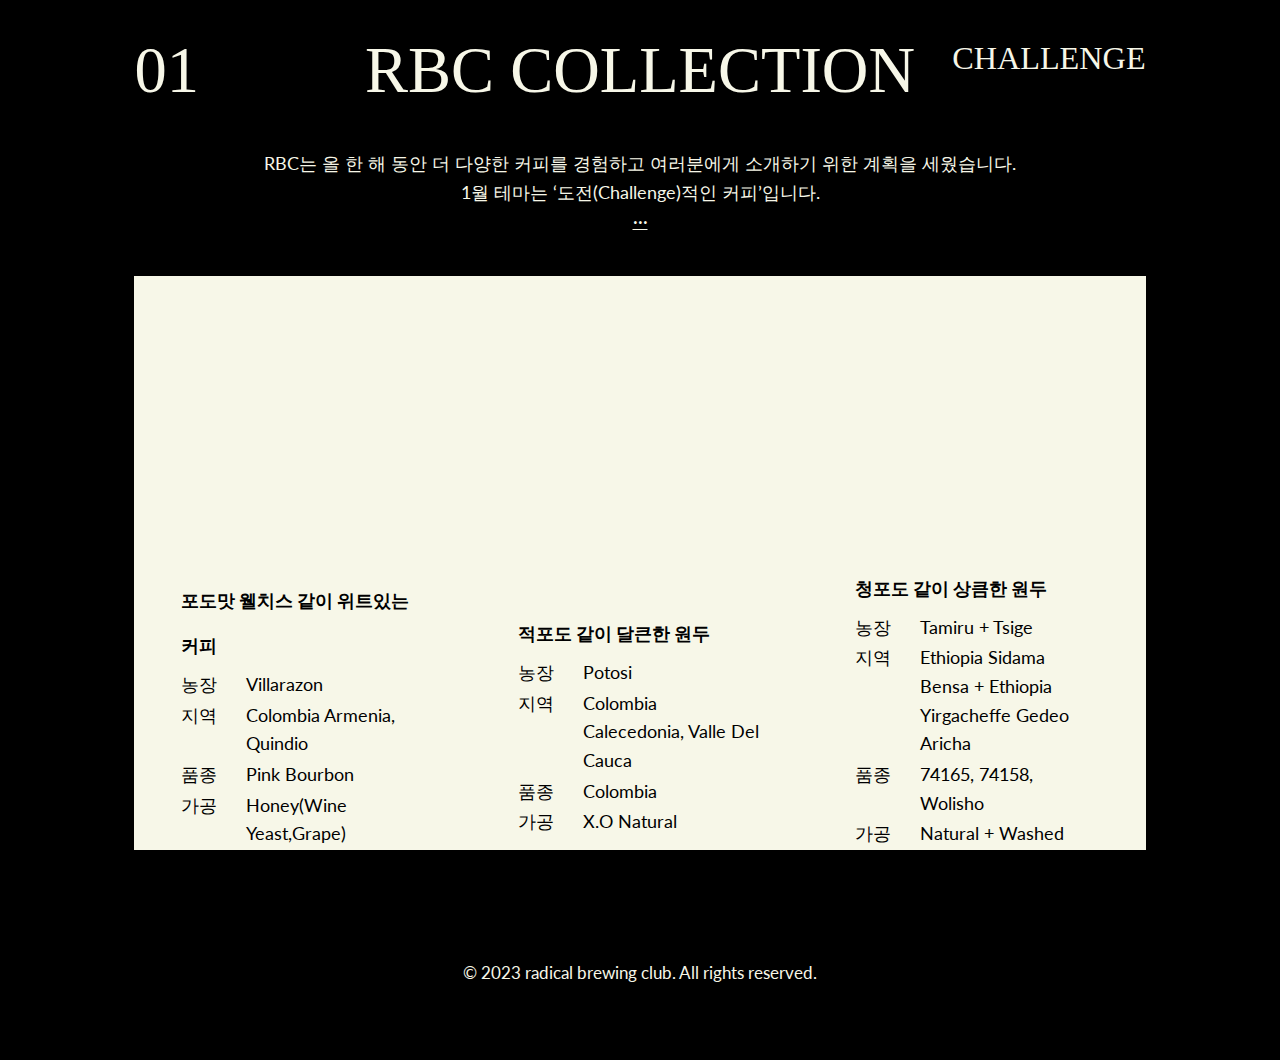
==== 2023_01.html @ d17152e0 "24" ====
<!DOCTYPE html>
<html lang="en">

<head>
    <meta charset="UTF-8">
    <meta name="viewport" content="width=device-width, initial-scale=1.0">
    <title>RBC COLLECTION</title>

    <link rel="stylesheet" href="./style/01_rbc-default.css">
    <link rel="stylesheet" href="./style/03_popup-page.css">
    <link rel="stylesheet" href="./style/01-1_rbc-default_3set.css">
</head>


<body>
    <header>
        <div class="month">01</div>
        <div><a href="./index.html">RBC COLLECTION</a></div>
        <div class="head-info">
            Challenge
        </div>
    </header>


    <p class="writing">
        RBC는 올 한 해 동안 더 다양한 커피를 경험하고 여러분에게 소개하기 위한 계획을 세웠습니다. <br>
        1월 테마는 ‘도전(Challenge)적인 커피’입니다. <br>
        <a href="#textFull01" id="text01">···</a>
    </p>



    <section class="contents-holder">

        <a href="#coffeeInfo01" class="contents" id="coffee01">
            <div class="img-holder">
                <img src="./2023_01-svg/01-coffee-1_tag.svg" alt="">
            </div>

            <table>
                <th colspan=" 2">포도맛 웰치스 같이 위트있는 커피</th>
                <tr>
                    <td>농장</td>
                    <td>Villarazon</td>
                </tr>
                <tr>
                    <td>지역</td>
                    <td>Colombia Armenia, Quindio</td>
                </tr>
                <tr>
                    <td>품종</td>
                    <td>Pink Bourbon</td>
                </tr>
                <tr>
                    <td>가공</td>
                    <td>Honey(Wine Yeast,Grape)</td>
                </tr>
            </table>
        </a>


        <a href="#coffeeInfo02" class="contents" id="coffee02">
            <div class="img-holder">
                <img src="./2023_01-svg/01-coffee-2_tag.svg" alt="">
            </div>

            <table>
                <th colspan=" 2">적포도 같이 달큰한 원두</th>
                <tr>
                    <td>농장</td>
                    <td>Potosi</td>
                </tr>
                <tr>
                    <td>지역</td>
                    <td>Colombia Calecedonia, Valle Del Cauca</td>
                </tr>
                <tr>
                    <td>품종</td>
                    <td>Colombia</td>
                </tr>
                <tr>
                    <td>가공</td>
                    <td>X.O Natural</td>
                </tr>
            </table>
        </a>

        <a href="#coffeeInfo03" class="contents" id="coffee03">
            <div class="img-holder">
                <img src="./2023_01-svg/01-coffee-3_tag.svg" alt="">
            </div>

            <table>
                <th colspan=" 2">청포도 같이 상큼한 원두</th>
                <tr>
                    <td>농장</td>
                    <td>Tamiru + Tsige</td>
                </tr>
                <tr>
                    <td>지역</td>
                    <td>Ethiopia Sidama Bensa + Ethiopia Yirgacheffe Gedeo Aricha</td>
                </tr>
                <tr>
                    <td>품종</td>
                    <td>74165, 74158, Wolisho</td>
                </tr>
                <tr>
                    <td>가공</td>
                    <td>Natural + Washed</td>
                </tr>
            </table>
        </a>

    </section>



    <!-- Footer Footer Footer -->


    <footer class="footer">
        <a href="./2023_01.html" id="btnLeft">
             </a>
        <div class="rights">© 2023 radical brewing club. All rights reserved.</div>
        <a href="./2023_02.html" id="btnRight">
             </a>
    </footer>




    <!--팝업 페이지 -->


    <section class="popup" id="textFull01">
        <header>
            <div class="month">02</div>
            <div><a href="./index.html">RBC COLLECTION</a></div>
            <div class="head-info">
                Roasting
            </div>
        </header>


        <p class="writing" id="writing_popup">
            2023년 새해가 밝았습니다.
            여러분은 올해 어떤 새로운 도전을 계획하고 계신가요?
            <br><br>
            우리는 새해가 되면 도전적인 목표를 세우곤 합니다.
            '매일 운동하기’ 같은 꾸준함이 필요한 계획을 세우기도 하고, ’안 가본 나라 몇 개국’ 여행하기와 같은 변화가 필요한 목표를 만들기도 합니다.
            <br><br>
            RBC는 올 한 해 동안 더 다양한 커피를 경험하고 여러분에게 소개하기 위한 계획을 세웠습니다.
            그 시작으로 1월에는 ‘도전(Challenge)적인 커피’ 3종을 수집해 소개드립니다.
            이번 커피는 각각 ‘포도맛 웰치스’, ‘적포도’, ‘청포도’를 연상시키는 포도 3총사입니다.
            <br><br>
            모두 도전적인 생산 방식을 통해 탄생한 커피입니다.
            매력적인 향미를 끌어내기 위한 커피 생산자들의 도전 이야기를 아래 커피 소개에 적어두었습니다.
            여유가 있으실 때 읽어보면서 드시면 더 즐거운 커피 경험이 되실거에요.
            <br><br>
            여러분도 신포도 보듯 멀리서 보기만 하지 말고,
            오며 가며 RBC에 들르셔서 낯설지만 매력적인 커피의 맛에 도전해보시는 것은 어떨까요?
            <br><br>
            새해가 밝았습니다.
            여러분은 어떤 새로운 도전을 계획하고 계신가요?
            도전적인 경험으로 가득한 한 해가 되시길 바랍니다.
        </p>
    </section>



    <!--팝업 페이지 + 원두 정보 -->

    <section class="popup" id="coffeeInfo01">
        <div class="pop-title">
            Colombia Villarazo Honey Grape
            <p>콜롬비아 비야라조 허니 그레이프</p>
        </div>

        <div class="pop-info">
            <div class="pop-coloumn">
                <table>
                    <tr>
                        <td>로스팅</td>
                        <td>벙커컴퍼니</td>
                    </tr>
                </table>
                <table>
                    <tr>
                        <td></td>
                        <td>농장</td>
                        <td>Shantawene Washing station</td>
                    </tr>
                    <tr>
                        <td></td>
                        <td>지역</td>
                        <td>Ethiopia, Sidamo Bensa </td>
                    </tr>
                    <tr>
                        <td></td>
                        <td>품종</td>
                        <td>Heirloom</td>
                    </tr>
                    <tr>
                        <td></td>
                        <td>가공</td>
                        <td>Natural</td>
                    </tr>
                </table>
            </div>

            <div class="pop-coloumn">
                <table>
                    <tr>
                        <td>RBC 추천</td>
                        <td>포도맛 웰치스가 떠오르는 위트있는 커피입니다.
                            부담스럽지 않을 정도의 달콤한 포도와 꽃향기, 그리고 밤꿀 같은 달콤쌉쌀한 맛을 직관적으로 느껴볼 수 있습니다. 트렌디한 가공을 거친 커피를 경험해보고 싶은 분께
                            추천드려요.
                        </td>
                    </tr>
                </table>

                <table>
                    <tr>
                        <td>자세한 생산 과정 이야기</td>
                        <td><span style="background-color: #D956A8;">효모를 활용한 무산소 발효</span> <br>
                            최근 커피 농가에서는 도전적인 생산 실험이 활발히 이뤄지고 있습니다. 그 대표적인 방법이 커피를 발효하는 과정에서 소량의 효모를 활용한 무산소 발효를 시켜 다양한
                            향을 만들어내는 방법이에요.
                            <br><br>
                            이 커피는 잘 익은 커피 체리를 플라스틱 탱크에 넣어 72시간 드라이 무산소 발효를 시킬 때 포도와 와인 효모를 첨가하여 선명한 포도향을 만들어어 내어서 허니
                            그레이프라는 이름이 붙었어요.
                        </td>
                    </tr>
                </table>
            </div>
        </div>
    </section>

    <section class="popup" id="coffeeInfo02">
        <div class="pop-title">
            Colombia Potosi X.O Natural
            <p>콜롬비아 포토시 XO Natural</p>
        </div>

        <div class="pop-info">
            <div class="pop-coloumn">
                <table>
                    <tr>
                        <td>로스팅</td>
                        <td>호커스포커스 로스터스</td>
                    </tr>
                </table>
                <table>
                    <tr>
                        <td></td>
                        <td>농장</td>
                        <td>Potosi</td>
                    </tr>
                    <tr>
                        <td></td>
                        <td>지역</td>
                        <td>Colombia Calecedonia, Valle Del Cauca</td>
                    </tr>
                    <tr>
                        <td></td>
                        <td>품종</td>
                        <td>Colombia</td>
                    </tr>
                    <tr>
                        <td></td>
                        <td>가공</td>
                        <td>X.O Natural</td>
                    </tr>
                </table>
            </div>

            <div class="pop-coloumn">
                <table>
                    <tr>
                        <td>RBC 추천</td>
                        <td>달큰하고 진득한 적포도의 단맛이 연상되는 커피입니다.
                            와인을 증류해서 만드는 꼬냑의 향미도 머금고 있습니다. 묵직한 단맛과 개성 있는 향미 가진 커피를 좋아하는 분께 추천드려요.
                        </td>
                    </tr>
                </table>

                <table>
                    <tr>
                        <td>자세한 생산 과정 이야기</td>
                        <td><span style="background-color: #C72544;">장시간 발효</span> <br>
                            X.O(Extra Old)는 장기간 숙성한 꼬냑의 등급 이름입니다. 이 커피는 탱크에서 48시간 동안 저온 발효를 거친 후 다시 10-15일 간 햇볕에 천천히
                            말렸습니다. 이 과정에서 알콜과 스파이시한 뉘앙스와 과일이 연상되는 향미를 품게 되었어요.
                            <br><br>
                            커피 가공 방법이 다양해지고 있습니다. 이웃 기호 식품인 차, 와인, 맥주 만큼이나 즐길 수 있는 장르가 다양해지고 있는 것 같아 커피 팬으로서 반갑습니다. 문득
                            이탈리아 베네토 지역에서 사랑 받는 스위트 와인을 만들 때 포도를 장기간 건조해 사용하는 아파시멘토(Appassimento)라는 가공방식이 떠오르기도 합니다.
                        </td>
                    </tr>
                </table>
            </div>
        </div>
    </section>


    <section class="popup" id="coffeeInfo03">
        <div class="pop-title">
            Tamiru & Tsige Ethiopia
            <p>에티오피아 타미루 & 트시게</p>
        </div>

        <div class="pop-info">
            <div class="pop-coloumn">
                <table>
                    <tr>
                        <td>로스팅</td>
                        <td>파스텔 커피웍스</td>
                    </tr>
                </table>
                <table>
                    <tr>
                        <td></td>
                        <td>농장</td>
                        <td>Tamiru + Tsige</td>
                    </tr>
                    <tr>
                        <td></td>
                        <td>지역</td>
                        <td>Ethiopia Sidama Bensa + Ethiopia Yirgacheffe Gedeo Aricha</td>
                    </tr>
                    <tr>
                        <td></td>
                        <td>품종</td>
                        <td>74165, 74158, Wolisho</td>
                    </tr>
                    <tr>
                        <td></td>
                        <td>가공</td>
                        <td>Natural + Washed</td>
                    </tr>
                </table>
            </div>

            <div class="pop-coloumn">
                <table>
                    <tr>
                        <td>RBC 추천</td>
                        <td>청포도 같이 상큼한 커피입니다.
                            샤인 머스켓이 연상되는 산미와 은은한 꽃 향이 조화롭게 느껴집니다. 평소에 새콤달콤한 산미 있는 커피를 즐기시는 분께 추천드려요.
                        </td>
                    </tr>
                </table>

                <table>
                    <tr>
                        <td>자세한 생산 과정 이야기</td>
                        <td><span style="background-color: #438C4A; ">조화로운 블렌딩을 통해 탄생한 커피</span> <br>
                            에티오피아의 대표적인 커피 산지 두 곳인 Sidama 지역과 Yirgacheffe 지역에서 나온 생두를
                            파스텔 커피웍스에서 조화롭게 블렌딩해서 만들었어요. Sidama 지역의 Tamiru Natural가 품은 청포도를 연상시키는 산미와, Yirgacheffe 지역의
                            Tsige Washed가 가진 섬세하고 은은한 꽃 향을 모두 품고 있는 매력적인 커피가 탄생했어요.
                            <br><br>
                            문득 이웃 기호 식품인 홍차 중에 스테디셀러가 된 잉글리시 브렉퍼스트가 떠오릅니다. 주로 스리랑카 실론 찻잎과 인도 아쌈 찻잎을 블렌딩해서 만드는데, 아침 잠을
                            깨우는 차라는 이름에 걸맞게 강하면서도 조화로운 향으로 사랑 받고 있지요. 이 커피도 오래도록 사랑 받는 스테디셀러가 되길 바랍니다.
                        </td>
                    </tr>
                </table>
            </div>
        </div>
    </section>


    <!-- Js -->
    <script async src="./coffee-popup.js"></script>
</body>

</html>
---- style/01_rbc-default.css ----
@import url("https://fonts.googleapis.com/css2?family=Lato:wght@300;400&display=swap");
@import url(//spoqa.github.io/spoqa-han-sans/css/SpoqaHanSansNeo.css);
@font-face {
  font-family: "GT-Ultra-Median-Regular";
  src: url(../source/GT-Ultra-Median-Regular.otf) format("opentype");
  font-weight: 500;
  font-style: normal;
}
* {
  box-sizing: border-box;
  position: relative;
  margin: 0;
  padding: 0;
  scroll-behavior: smooth;
  word-break: keep-all;
}

a,
a:link,
a:visited {
  color: inherit;
  text-decoration: none;
}

a:hover {
  opacity: 0.75;
  transition: all 0.1s linear;
  cursor: pointer;
}

table,
td,
tr {
  line-height: 1.6em;
  vertical-align: top;
}

html {
  font-size: 1.6vw;
}

body {
  background-color: #000;
  color: #f7f7e8;
  margin: 1.9rem 4rem;
  font-family: "Lato", "Spoqa Han Sans Neo";
}

header {
  font-family: "GT-Ultra-Median-Regular";
  font-size: 3.6rem;
  display: flex;
  justify-content: space-between;
}

.month {
  width: 16vw;
  height: auto;
}

.head-info {
  width: 16vw;
  padding-top: 0.2em;
  font-size: 0.5em;
  text-align: right;
  text-transform: uppercase;
}
.head-info .map {
  width: 9rem;
  position: absolute;
  top: -0.4rem;
  right: -1.2rem;
}
.head-info p {
  display: none;
}

.writing {
  width: 70vw;
  margin: 2.3rem auto;
  text-align: center;
  line-height: 1.6em;
  font-weight: 400;
}

#text01 {
  font-weight: 400;
  text-decoration: underline;
}

.contents-holder {
  display: flex;
  justify-content: space-between;
}
.contents-holder .contents {
  width: calc(50% - 1rem);
  height: 32rem;
  background-color: #f7f7e8;
  display: flex;
  flex-direction: column;
}
.contents-holder .contents .img-holder {
  margin: 0 auto;
  width: 100%;
  height: 58%;
}
.contents-holder .contents .img-holder img {
  top: 0;
  width: 100%;
  height: auto;
}
.contents-holder .contents table {
  height: 0;
  color: #000;
  font-weight: 400;
  margin: 0 2.5rem;
  margin-bottom: 0;
}
.contents-holder .contents table th {
  font-weight: 600;
  line-height: 2.5em;
  text-align: left;
}
.contents-holder .contents table tr > :first-child {
  width: 3.5rem;
}

.footer {
  display: flex;
  justify-content: space-between;
  align-items: center;
  margin: 4rem auto;
  font-size: 1.5rem;
  font-family: "Spoqa Han Sans Neo";
}
.footer .rights {
  font-family: "Lato";
  text-align: center;
  width: 85%;
  font-size: 0.95rem;
}

@media screen and (min-width: 1280px) {
  html {
    font-size: 1.4vw;
  }
  body {
    margin: 1.9rem 7.5rem;
  }
}
@media screen and (min-width: 1600px) {
  html {
    font-size: 1.2vw;
  }
  body {
    margin: 1.9rem 12rem;
  }
}
@media screen and (max-width: 768px) {
  html {
    font-size: 2.2vw;
  }
  body {
    margin: 2.5rem auto;
    overflow: auto;
  }
  header {
    flex-direction: column;
  }
  header > :nth-child(1) {
    text-align: center;
    order: 2;
  }
  header > :nth-child(2) {
    width: 52vw;
    justify-content: center;
    margin: auto;
    text-align: center;
    order: 1;
  }
  header > :nth-child(3) {
    padding-top: 0;
    text-align: center;
    order: 3;
  }
  header .head-info,
  header .month {
    width: 100%;
    margin-top: 2rem;
  }
  header .map {
    display: none;
  }
  header .head-info p {
    display: block;
  }
  .writing {
    width: 60vw;
    margin: 2.8rem auto;
  }
  .contents-holder {
    display: block;
    height: auto;
  }
  .contents-holder .contents {
    width: 55vw;
    height: 31rem;
    margin: 0 auto 2.3rem;
  }
  .contents-holder .contents .img-holder {
    margin: 0 auto;
    width: 100%;
    height: 58%;
  }
  .contents-holder .contents table {
    margin: 0 2rem;
  }
  .footer {
    font-size: 1.5rem;
    margin: 4rem 2.5rem;
  }
  .footer .rights {
    font-size: 1rem;
  }
}
@media screen and (max-width: 450px) {
  html {
    font-size: 4vw;
  }
  body {
    margin: 2rem auto;
  }
  header {
    font-size: 2.8rem;
  }
  header > :nth-child(2) {
    width: 88vw;
  }
  header .head-info,
  header .month {
    margin-top: 1.6rem;
  }
  .writing {
    width: 88vw;
    margin: 2.4rem auto 2.6rem;
  }
  .contents-holder .contents {
    width: 85vw;
    height: 28rem;
  }
  .contents-holder .contents .img-holder {
    height: 54%;
  }
  .contents-holder .contents table {
    margin: 0 1.8rem;
  }
  .footer {
    font-size: 1rem;
    margin: 4rem 1.5rem;
  }
  .footer .rights {
    font-size: 0.75rem;
  }
}
---- style/03_popup-page.css ----
a {
  cursor: pointer;
}

.popup {
  display: none;
  overflow: auto;
  background-color: #000;
  color: #f7f7e8;
  position: fixed;
  width: 100vw;
  height: 100vh;
  left: 0;
  top: 0;
  padding: 1.9rem 4rem;
}
.popup .pop-title {
  font-family: "GT-Ultra-Median-Regular", "Spoqa Han Sans Neo";
  width: 50vw;
  margin: 0 auto;
  margin-bottom: 5rem;
  font-size: 2.5rem;
  text-transform: uppercase;
  text-align: center;
}
.popup .pop-title p {
  font-size: 1rem;
  font-weight: 500;
  margin-top: 1.5rem;
}
.popup #writing_popup {
  width: 52vw;
  line-height: 1.7em;
  margin-top: 5em;
}
.popup .pop-info {
  display: flex;
}
.popup .pop-info > :first-child {
  margin-right: 1rem;
}
.popup .pop-info > :last-child {
  margin-left: 1rem;
}
.popup .pop-info .pop-coloumn {
  flex: 1;
}
.popup .pop-info table {
  margin: 0 0 2.5rem 0;
  width: 100%;
  text-align: left;
}
.popup .pop-info td {
  vertical-align: top;
}
.popup .pop-info td:nth-child(1) {
  width: 20%;
}
.popup .pop-info td:nth-child(2) {
  padding: 0 0.5em;
}
.popup .pop-info td:nth-child(3) {
  flex: 1;
}

@media screen and (max-width: 768px) {
  .popup {
    padding: 2.5rem 0;
  }
  .popup .pop-title {
    width: 52vw;
    font-size: 3.6rem;
  }
  .popup .pop-title p {
    margin: 2.8rem auto 6rem auto;
  }
  .popup #writing_popup {
    width: 54vw;
    line-height: 1.8em;
    margin-top: 5em;
  }
  .popup .pop-info {
    display: block;
    width: 54vw;
    margin: auto;
    justify-content: left;
  }
  .popup .pop-info > :first-child,
  .popup .pop-info :last-child {
    margin-right: 0;
    margin-left: 0;
  }
  .popup .pop-info td:nth-child(2) {
    padding: 0 1em;
  }
  .popup .pop-coloumn {
    flex: none;
  }
}
@media screen and (max-width: 450px) {
  .writing {
    line-height: 1.65em;
  }
  .popup {
    padding: 2rem 0;
    padding-bottom: 12rem;
  }
  .popup .pop-title {
    width: 90vw;
    font-size: 2.8rem;
  }
  .popup .pop-title p {
    margin: 2.2rem auto 5rem auto;
  }
  .popup #writing_popup {
    width: 85vw;
    line-height: 1.8em;
    margin-top: 2.3em;
  }
  .popup .pop-info {
    width: 80vw;
  }
  .popup .pop-info td:nth-child(2) {
    padding: 0 0.7em;
  }
}
---- style/01-1_rbc-default_3set.css ----
@charset "UTF-8";
/* 원두 3종 */
section {
  height: 34rem;
}

.contents {
  width: calc(33.3333333333% - 1rem);
}
.contents .img-holder {
  height: 57%;
}

.contents table {
  margin: 0 1.5rem;
}

@media screen and (max-width: 768px) {
  section {
    display: block;
    height: auto;
  }
  section .contents {
    width: 52vw;
    height: 35rem;
    margin: 0 auto 2.3rem;
    display: flex;
  }
  section .contents .img-holder {
    margin: 0 auto;
    width: 76%;
    height: 55%;
  }
  section .contents table {
    margin: auto 2.5rem;
  }
  section .contents table tr {
    line-height: 1.5em;
  }
}
@media screen and (max-width: 450px) {
  section .contents {
    width: 90vw;
    height: 28rem;
  }
  section .contents .img-holder {
    width: 78%;
    height: 56%;
  }
  section .contents table {
    margin: auto 2rem;
  }
}
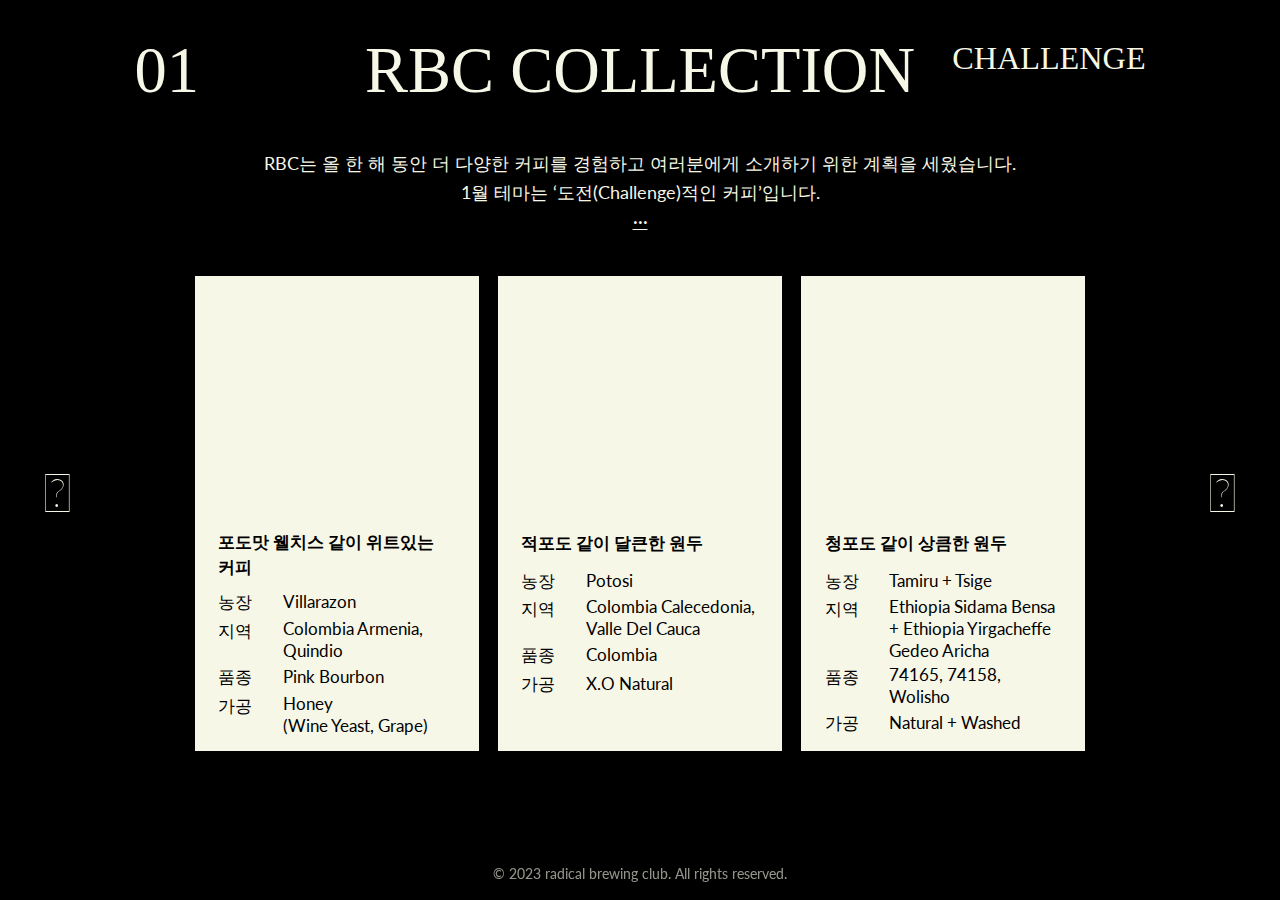
==== commit 46e72981: "202311" ====
--- a/2023_01.html
+++ b/2023_01.html
@@ -25,9 +25,13 @@
     <p class="writing">
         RBC는 올 한 해 동안 더 다양한 커피를 경험하고 여러분에게 소개하기 위한 계획을 세웠습니다. <br>
         1월 테마는 ‘도전(Challenge)적인 커피’입니다. <br>
-        <a href="#textFull01" id="text01">···</a>
+        <a href="#textFull01" id="readmore">···</a>
     </p>
 
+
+
+    <a class="previousM" href="./index.html"></a>
+    <a class="nextM" href="./2023_02.html"></a>
 
 
     <section class="contents-holder">
@@ -38,14 +42,14 @@
             </div>
 
             <table>
-                <th colspan=" 2">포도맛 웰치스 같이 위트있는 커피</th>
+                <th colspan=" 2" class="Lh_short">포도맛 웰치스 같이 위트있는 커피</th>
                 <tr>
                     <td>농장</td>
                     <td>Villarazon</td>
                 </tr>
                 <tr>
                     <td>지역</td>
-                    <td>Colombia Armenia, Quindio</td>
+                    <td class="Lh_short_2">Colombia Armenia, Quindio</td>
                 </tr>
                 <tr>
                     <td>품종</td>
@@ -53,7 +57,8 @@
                 </tr>
                 <tr>
                     <td>가공</td>
-                    <td>Honey(Wine Yeast,Grape)</td>
+                    <td class="Lh_short_2">Honey <br>
+                        (Wine Yeast, Grape)</td>
                 </tr>
             </table>
         </a>
@@ -72,7 +77,7 @@
                 </tr>
                 <tr>
                     <td>지역</td>
-                    <td>Colombia Calecedonia, Valle Del Cauca</td>
+                    <td class="Lh_short_2">Colombia Calecedonia, Valle Del Cauca</td>
                 </tr>
                 <tr>
                     <td>품종</td>
@@ -98,11 +103,11 @@
                 </tr>
                 <tr>
                     <td>지역</td>
-                    <td>Ethiopia Sidama Bensa + Ethiopia Yirgacheffe Gedeo Aricha</td>
+                    <td class="Lh_short_2">Ethiopia Sidama Bensa + Ethiopia Yirgacheffe Gedeo Aricha</td>
                 </tr>
                 <tr>
                     <td>품종</td>
-                    <td>74165, 74158, Wolisho</td>
+                    <td class="Lh_short_2">74165, 74158, Wolisho</td>
                 </tr>
                 <tr>
                     <td>가공</td>
@@ -119,11 +124,7 @@
 
 
     <footer class="footer">
-        <a href="./2023_01.html" id="btnLeft">
-             </a>
-        <div class="rights">© 2023 radical brewing club. All rights reserved.</div>
-        <a href="./2023_02.html" id="btnRight">
-             </a>
+        <div>© 2023 radical brewing club. All rights reserved.</div>
     </footer>
 
 
@@ -177,7 +178,7 @@
         </div>
 
         <div class="pop-info">
-            <div class="pop-coloumn">
+            <div>
                 <table>
                     <tr>
                         <td>로스팅</td>
@@ -206,9 +207,6 @@
                         <td>Natural</td>
                     </tr>
                 </table>
-            </div>
-
-            <div class="pop-coloumn">
                 <table>
                     <tr>
                         <td>RBC 추천</td>
@@ -232,6 +230,8 @@
                     </tr>
                 </table>
             </div>
+
+
         </div>
     </section>
 
@@ -242,7 +242,7 @@
         </div>
 
         <div class="pop-info">
-            <div class="pop-coloumn">
+            <div>
                 <table>
                     <tr>
                         <td>로스팅</td>
@@ -271,9 +271,6 @@
                         <td>X.O Natural</td>
                     </tr>
                 </table>
-            </div>
-
-            <div class="pop-coloumn">
                 <table>
                     <tr>
                         <td>RBC 추천</td>
@@ -307,7 +304,7 @@
         </div>
 
         <div class="pop-info">
-            <div class="pop-coloumn">
+            <div>
                 <table>
                     <tr>
                         <td>로스팅</td>
@@ -336,9 +333,6 @@
                         <td>Natural + Washed</td>
                     </tr>
                 </table>
-            </div>
-
-            <div class="pop-coloumn">
                 <table>
                     <tr>
                         <td>RBC 추천</td>
--- a/style/01_rbc-default.css
+++ b/style/01_rbc-default.css
@@ -31,7 +31,6 @@
 table,
 td,
 tr {
-  line-height: 1.6em;
   vertical-align: top;
 }
 
@@ -83,26 +82,47 @@
   font-weight: 400;
 }
 
-#text01 {
+#readmore {
   font-weight: 400;
   text-decoration: underline;
+}
+
+.previousM {
+  position: fixed;
+  height: 100vh;
+  z-index: 99;
+  top: 51%;
+  left: 2.45rem;
+  font-size: 3rem;
+  font-weight: lighter;
+}
+
+.nextM {
+  position: fixed;
+  height: 100vh;
+  z-index: 99;
+  top: 51%;
+  right: 2.45rem;
+  font-size: 3rem;
+  font-weight: lighter;
 }
 
 .contents-holder {
   display: flex;
   justify-content: space-between;
+  padding: 0 7.5vw;
 }
 .contents-holder .contents {
-  width: calc(50% - 1rem);
-  height: 32rem;
+  width: calc(50% - 0.7rem);
+  height: 26.5rem;
   background-color: #f7f7e8;
   display: flex;
   flex-direction: column;
 }
 .contents-holder .contents .img-holder {
   margin: 0 auto;
-  width: 100%;
-  height: 58%;
+  width: 90%;
+  height: 58.4%;
 }
 .contents-holder .contents .img-holder img {
   top: 0;
@@ -113,31 +133,36 @@
   height: 0;
   color: #000;
   font-weight: 400;
-  margin: 0 2.5rem;
-  margin-bottom: 0;
+  margin: 0 2rem;
 }
 .contents-holder .contents table th {
   font-weight: 600;
-  line-height: 2.5em;
   text-align: left;
+  padding-bottom: 0.5em;
+}
+.contents-holder .contents table td,
+.contents-holder .contents table tr {
+  line-height: 1.6em;
+}
+.contents-holder .contents table .Lh_short {
+  line-height: 1.45em;
 }
 .contents-holder .contents table tr > :first-child {
   width: 3.5rem;
 }
+.contents-holder .contents table .table_p {
+  font-size: 0.94em;
+}
 
 .footer {
-  display: flex;
-  justify-content: space-between;
-  align-items: center;
-  margin: 4rem auto;
-  font-size: 1.5rem;
-  font-family: "Spoqa Han Sans Neo";
-}
-.footer .rights {
-  font-family: "Lato";
+  position: fixed;
+  bottom: 1rem;
+  left: 0;
   text-align: center;
-  width: 85%;
-  font-size: 0.95rem;
+  width: 100vw;
+  font-size: 0.8rem;
+  color: #f7f7e8;
+  opacity: 0.6;
 }
 
 @media screen and (min-width: 1280px) {
@@ -146,6 +171,9 @@
   }
   body {
     margin: 1.9rem 7.5rem;
+  }
+  .contents-holder .contents .img-holder {
+    width: 80%;
   }
 }
 @media screen and (min-width: 1600px) {
@@ -182,6 +210,7 @@
     padding-top: 0;
     text-align: center;
     order: 3;
+    font-size: 0.7em;
   }
   header .head-info,
   header .month {
@@ -204,28 +233,23 @@
   }
   .contents-holder .contents {
     width: 55vw;
-    height: 31rem;
+    height: 30rem;
     margin: 0 auto 2.3rem;
   }
   .contents-holder .contents .img-holder {
-    margin: 0 auto;
-    width: 100%;
-    height: 58%;
+    width: 95%;
+    height: 60%;
   }
   .contents-holder .contents table {
     margin: 0 2rem;
   }
   .footer {
     font-size: 1.5rem;
-    margin: 4rem 2.5rem;
-  }
-  .footer .rights {
-    font-size: 1rem;
   }
 }
 @media screen and (max-width: 450px) {
   html {
-    font-size: 4vw;
+    font-size: 4.25vw;
   }
   body {
     margin: 2rem auto;
@@ -241,15 +265,21 @@
     margin-top: 1.6rem;
   }
   .writing {
-    width: 88vw;
+    width: 92vw;
     margin: 2.4rem auto 2.6rem;
   }
   .contents-holder .contents {
     width: 85vw;
-    height: 28rem;
+    height: 27rem;
   }
   .contents-holder .contents .img-holder {
-    height: 54%;
+    width: 100%;
+    height: 58%;
+  }
+  .contents-holder .contents .img-holder img {
+    top: 0;
+    width: 100%;
+    height: auto;
   }
   .contents-holder .contents table {
     margin: 0 1.8rem;
--- a/style/03_popup-page.css
+++ b/style/03_popup-page.css
@@ -3,6 +3,7 @@
 }
 
 .popup {
+  z-index: 100;
   display: none;
   overflow: auto;
   background-color: #000;
@@ -25,33 +26,27 @@
 }
 .popup .pop-title p {
   font-size: 1rem;
-  font-weight: 500;
+  font-weight: 400;
   margin-top: 1.5rem;
 }
 .popup #writing_popup {
   width: 52vw;
-  line-height: 1.7em;
   margin-top: 5em;
+  line-height: calc(1.6em * 1.05);
 }
 .popup .pop-info {
   display: flex;
-}
-.popup .pop-info > :first-child {
-  margin-right: 1rem;
-}
-.popup .pop-info > :last-child {
-  margin-left: 1rem;
-}
-.popup .pop-info .pop-coloumn {
-  flex: 1;
+  justify-content: center;
+  overflow: scroll;
 }
 .popup .pop-info table {
   margin: 0 0 2.5rem 0;
-  width: 100%;
+  width: 45vw;
   text-align: left;
 }
-.popup .pop-info td {
-  vertical-align: top;
+.popup .pop-info td,
+.popup .pop-info tr {
+  line-height: calc(1.6em * 1.05);
 }
 .popup .pop-info td:nth-child(1) {
   width: 20%;
@@ -63,6 +58,16 @@
   flex: 1;
 }
 
+@media screen and (min-width: 1280px) {
+  .popup {
+    padding: 1.9rem 7.5rem;
+  }
+}
+@media screen and (min-width: 1600px) {
+  .popup {
+    padding: 1.9rem 12rem;
+  }
+}
 @media screen and (max-width: 768px) {
   .popup {
     padding: 2.5rem 0;
@@ -76,8 +81,8 @@
   }
   .popup #writing_popup {
     width: 54vw;
-    line-height: 1.8em;
     margin-top: 5em;
+    line-height: calc(1.6em * 1.1);
   }
   .popup .pop-info {
     display: block;
@@ -90,17 +95,18 @@
     margin-right: 0;
     margin-left: 0;
   }
-  .popup .pop-info td:nth-child(2) {
+  .popup .pop-info table td,
+  .popup .pop-info table tr {
+    line-height: calc(1.6em * 1.1);
+  }
+  .popup .pop-info table td:nth-child(1) {
+    padding-right: 0.5em;
+  }
+  .popup .pop-info table td:nth-child(2) {
     padding: 0 1em;
-  }
-  .popup .pop-coloumn {
-    flex: none;
   }
 }
 @media screen and (max-width: 450px) {
-  .writing {
-    line-height: 1.65em;
-  }
   .popup {
     padding: 2rem 0;
     padding-bottom: 12rem;
@@ -113,14 +119,16 @@
     margin: 2.2rem auto 5rem auto;
   }
   .popup #writing_popup {
-    width: 85vw;
-    line-height: 1.8em;
+    width: 88vw;
     margin-top: 2.3em;
   }
   .popup .pop-info {
-    width: 80vw;
+    width: 88vw;
   }
-  .popup .pop-info td:nth-child(2) {
+  .popup .pop-info table td:nth-child(1) {
+    width: 23%;
+  }
+  .popup .pop-info table td:nth-child(2) {
     padding: 0 0.7em;
   }
 }--- a/style/01-1_rbc-default_3set.css
+++ b/style/01-1_rbc-default_3set.css
@@ -1,53 +1,70 @@
 @charset "UTF-8";
 /* 원두 3종 */
-section {
-  height: 34rem;
+.contents-holder {
+  margin: 0 -2rem;
+}
+.contents-holder .contents {
+  width: calc(33.3333333333% - 0.7rem);
+  height: 26.5rem;
+  font-size: 0.94rem;
+}
+.contents-holder .contents .img-holder {
+  width: 95.15%;
+  height: 53%;
+}
+.contents-holder .contents table {
+  margin: 0 1.2rem;
+}
+.contents-holder .contents .Lh_short_2 {
+  line-height: 1.3em;
 }
 
-.contents {
-  width: calc(33.3333333333% - 1rem);
+@media screen and (min-width: 1280px) {
+  html {
+    font-size: 1.4vw;
+  }
+  body {
+    margin: 1.9rem 7.5rem;
+  }
+  .contents-holder .contents .img-holder {
+    width: 90%;
+  }
 }
-.contents .img-holder {
-  height: 57%;
+@media screen and (min-width: 1600px) {
+  html {
+    font-size: 1.2vw;
+  }
+  body {
+    margin: 1.9rem 12rem;
+  }
 }
-
-.contents table {
-  margin: 0 1.5rem;
-}
-
 @media screen and (max-width: 768px) {
-  section {
-    display: block;
+  .contents-holder {
     height: auto;
   }
-  section .contents {
-    width: 52vw;
-    height: 35rem;
+  .contents-holder .contents {
+    width: 55vw;
+    height: 31rem;
     margin: 0 auto 2.3rem;
-    display: flex;
   }
-  section .contents .img-holder {
-    margin: 0 auto;
+  .contents-holder .contents .img-holder {
+    width: 72.2%;
+    height: 60%;
+  }
+  .contents-holder .contents table {
+    margin: 0 2rem;
+  }
+}
+@media screen and (max-width: 450px) {
+  .contents-holder .contents {
+    width: 85vw;
+    height: 28rem;
+  }
+  .contents-holder .contents .img-holder {
     width: 76%;
     height: 55%;
   }
-  section .contents table {
-    margin: auto 2.5rem;
-  }
-  section .contents table tr {
-    line-height: 1.5em;
-  }
-}
-@media screen and (max-width: 450px) {
-  section .contents {
-    width: 90vw;
-    height: 28rem;
-  }
-  section .contents .img-holder {
-    width: 78%;
-    height: 56%;
-  }
-  section .contents table {
-    margin: auto 2rem;
+  .contents-holder .contents table {
+    margin: 0 1.8rem;
   }
 }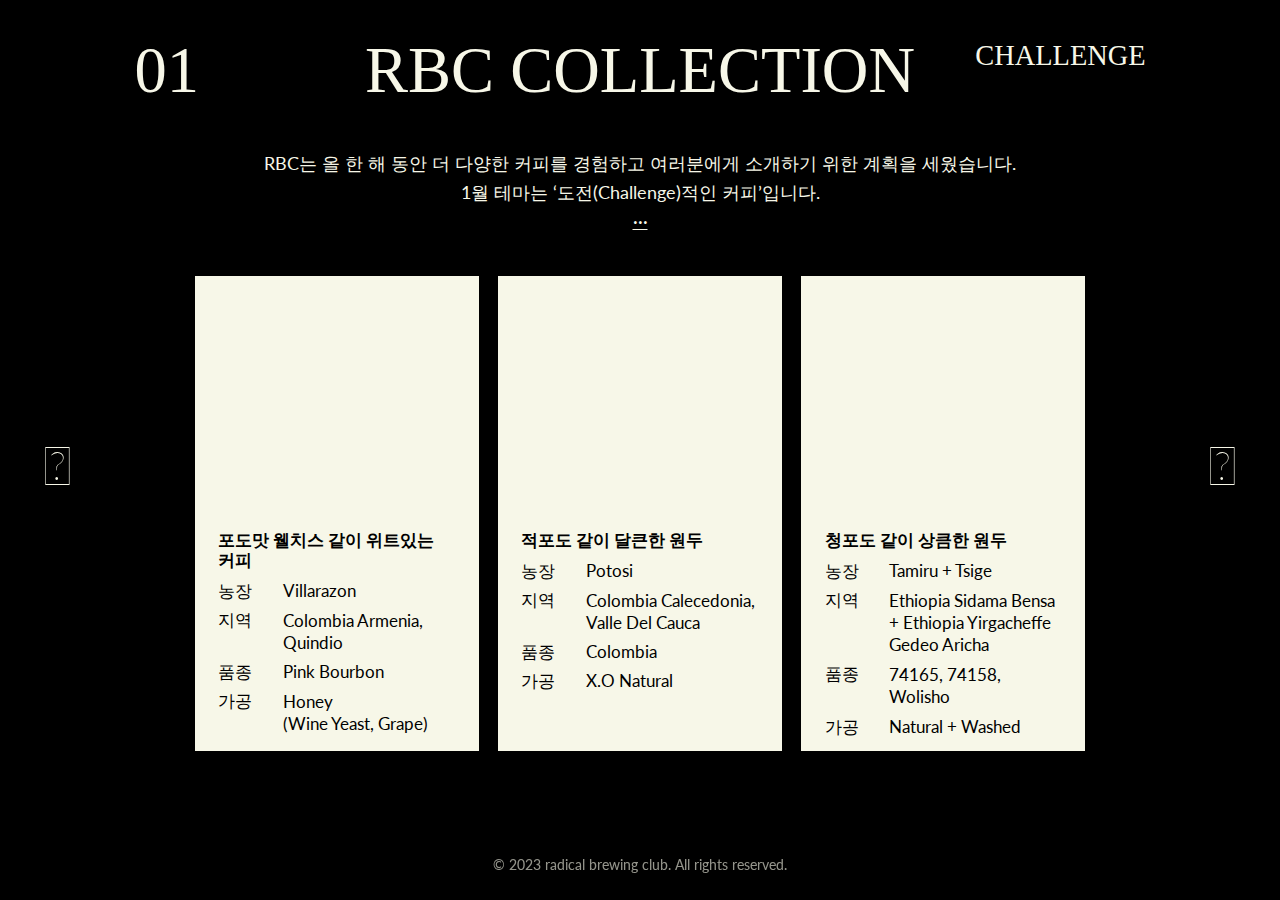
==== commit 74488535: "11" ====
--- a/2023_01.html
+++ b/2023_01.html
@@ -362,6 +362,7 @@
 
     <!-- Js -->
     <script async src="./coffee-popup.js"></script>
+    <script async src="./SideMonthBtn.js"></script>
 </body>
 
 </html>--- a/style/01_rbc-default.css
+++ b/style/01_rbc-default.css
@@ -22,12 +22,6 @@
   text-decoration: none;
 }
 
-a:hover {
-  opacity: 0.75;
-  transition: all 0.1s linear;
-  cursor: pointer;
-}
-
 table,
 td,
 tr {
@@ -60,7 +54,8 @@
 .head-info {
   width: 16vw;
   padding-top: 0.2em;
-  font-size: 0.5em;
+  font-size: 0.44em;
+  line-height: 1.15em;
   text-align: right;
   text-transform: uppercase;
 }
@@ -82,6 +77,12 @@
   font-weight: 400;
 }
 
+.message {
+  position: fixed;
+  bottom: 3rem;
+  left: 16.5%;
+}
+
 #readmore {
   font-weight: 400;
   text-decoration: underline;
@@ -90,8 +91,8 @@
 .previousM {
   position: fixed;
   height: 100vh;
-  z-index: 99;
-  top: 51%;
+  z-index: 98;
+  top: 48vh;
   left: 2.45rem;
   font-size: 3rem;
   font-weight: lighter;
@@ -100,8 +101,8 @@
 .nextM {
   position: fixed;
   height: 100vh;
-  z-index: 99;
-  top: 51%;
+  z-index: 98;
+  top: 48vh;
   right: 2.45rem;
   font-size: 3rem;
   font-weight: lighter;
@@ -129,6 +130,14 @@
   width: 100%;
   height: auto;
 }
+.contents-holder .contents #coffee01,
+.contents-holder .contents #coffee02 {
+  z-index: 100;
+  position: absolute;
+  width: 100%;
+  height: 70%;
+  bottom: 0;
+}
 .contents-holder .contents table {
   height: 0;
   color: #000;
@@ -142,10 +151,8 @@
 }
 .contents-holder .contents table td,
 .contents-holder .contents table tr {
-  line-height: 1.6em;
-}
-.contents-holder .contents table .Lh_short {
-  line-height: 1.45em;
+  line-height: 1.2em;
+  padding-bottom: 0.4em;
 }
 .contents-holder .contents table tr > :first-child {
   width: 3.5rem;
@@ -156,10 +163,10 @@
 
 .footer {
   position: fixed;
-  bottom: 1rem;
+  bottom: 1.5rem;
   left: 0;
+  width: 100%;
   text-align: center;
-  width: 100vw;
   font-size: 0.8rem;
   color: #f7f7e8;
   opacity: 0.6;
@@ -224,7 +231,7 @@
     display: block;
   }
   .writing {
-    width: 60vw;
+    width: 85vw;
     margin: 2.8rem auto;
   }
   .contents-holder {
@@ -244,7 +251,8 @@
     margin: 0 2rem;
   }
   .footer {
-    font-size: 1.5rem;
+    position: relative;
+    margin: 4rem 0 0;
   }
 }
 @media screen and (max-width: 450px) {
@@ -268,27 +276,28 @@
     width: 92vw;
     margin: 2.4rem auto 2.6rem;
   }
+  .previousM {
+    left: 1.4rem;
+  }
+  .nextM {
+    right: 1.4rem;
+  }
   .contents-holder .contents {
     width: 85vw;
-    height: 27rem;
+    height: auto;
+    padding-bottom: 1.2rem;
   }
   .contents-holder .contents .img-holder {
     width: 100%;
-    height: 58%;
+    height: auto;
   }
   .contents-holder .contents .img-holder img {
-    top: 0;
+    top: -0.02rem;
     width: 100%;
     height: auto;
   }
   .contents-holder .contents table {
     margin: 0 1.8rem;
-  }
-  .footer {
-    font-size: 1rem;
-    margin: 4rem 1.5rem;
-  }
-  .footer .rights {
-    font-size: 0.75rem;
+    font-size: 1.1em;
   }
 }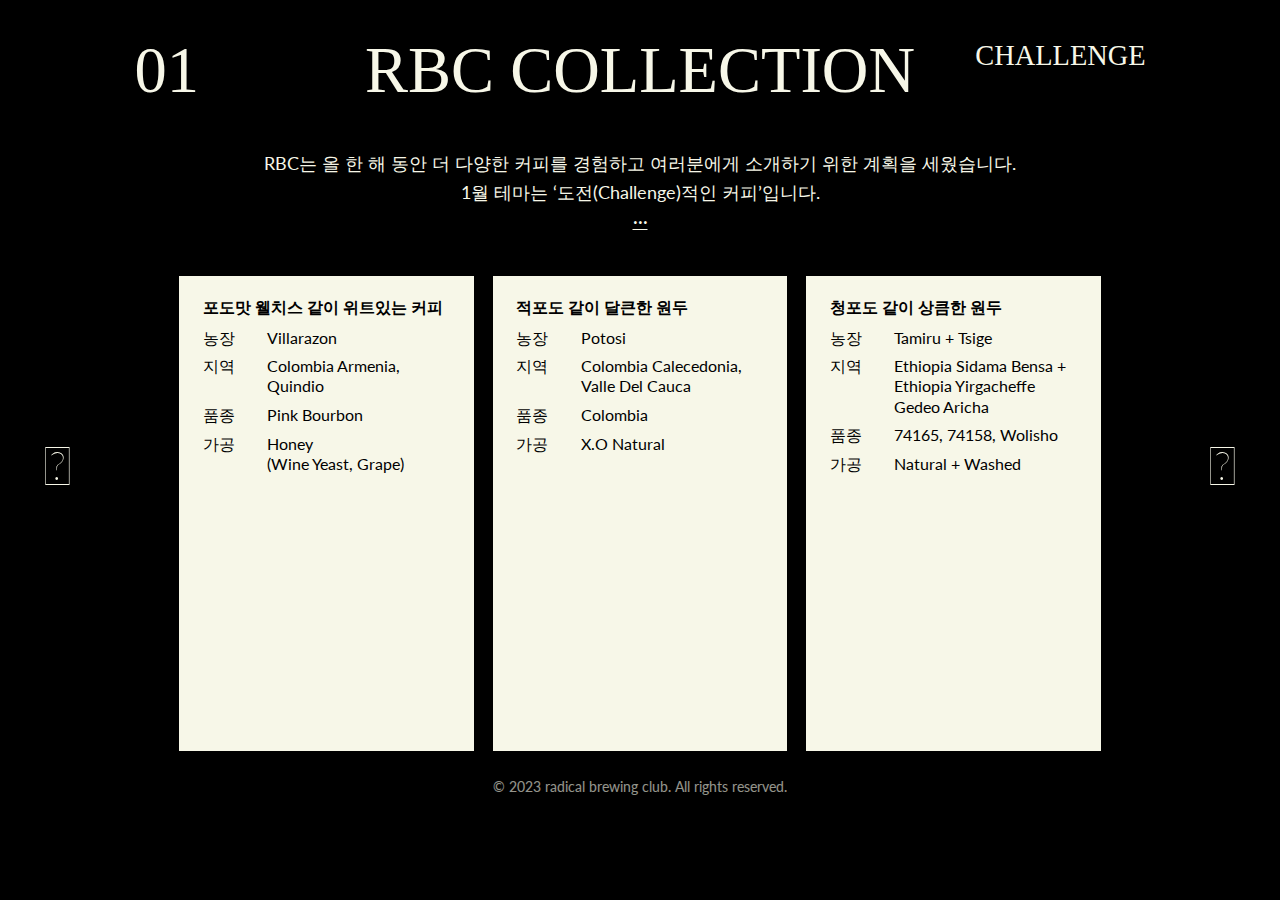
==== commit 3f1a4c08: "123" ====
--- a/2023_01.html
+++ b/2023_01.html
@@ -9,8 +9,9 @@
     <link rel="stylesheet" href="./style/01_rbc-default.css">
     <link rel="stylesheet" href="./style/03_popup-page.css">
     <link rel="stylesheet" href="./style/01-1_rbc-default_3set.css">
+    <script src="./coffee-popup.js" defer></script>
+    <script src="./SideMonthBtn.js" defer></script>
 </head>
-
 
 <body>
     <header>
@@ -36,20 +37,21 @@
 
     <section class="contents-holder">
 
-        <a href="#coffeeInfo01" class="contents" id="coffee01">
+        <div class="contents">
+            <a href="#coffeeInfo01" id="coffee01"></a>
             <div class="img-holder">
                 <img src="./2023_01-svg/01-coffee-1_tag.svg" alt="">
             </div>
 
             <table>
-                <th colspan=" 2" class="Lh_short">포도맛 웰치스 같이 위트있는 커피</th>
+                <th colspan="2">포도맛 웰치스 같이 위트있는 커피</th>
                 <tr>
                     <td>농장</td>
                     <td>Villarazon</td>
                 </tr>
                 <tr>
                     <td>지역</td>
-                    <td class="Lh_short_2">Colombia Armenia, Quindio</td>
+                    <td>Colombia Armenia, Quindio</td>
                 </tr>
                 <tr>
                     <td>품종</td>
@@ -57,27 +59,28 @@
                 </tr>
                 <tr>
                     <td>가공</td>
-                    <td class="Lh_short_2">Honey <br>
+                    <td>Honey <br>
                         (Wine Yeast, Grape)</td>
                 </tr>
             </table>
-        </a>
-
-
-        <a href="#coffeeInfo02" class="contents" id="coffee02">
+        </div>
+
+
+        <div class="contents">
+            <a href="#coffeeInfo02" id="coffee02"></a>
             <div class="img-holder">
                 <img src="./2023_01-svg/01-coffee-2_tag.svg" alt="">
             </div>
 
             <table>
-                <th colspan=" 2">적포도 같이 달큰한 원두</th>
+                <th colspan="2">적포도 같이 달큰한 원두</th>
                 <tr>
                     <td>농장</td>
                     <td>Potosi</td>
                 </tr>
                 <tr>
                     <td>지역</td>
-                    <td class="Lh_short_2">Colombia Calecedonia, Valle Del Cauca</td>
+                    <td>Colombia Calecedonia, Valle Del Cauca</td>
                 </tr>
                 <tr>
                     <td>품종</td>
@@ -88,37 +91,37 @@
                     <td>X.O Natural</td>
                 </tr>
             </table>
-        </a>
-
-        <a href="#coffeeInfo03" class="contents" id="coffee03">
+        </div>
+
+
+        <div class="contents">
+            <a href="#coffeeInfo03" id="coffee03"></a>
             <div class="img-holder">
                 <img src="./2023_01-svg/01-coffee-3_tag.svg" alt="">
             </div>
 
             <table>
-                <th colspan=" 2">청포도 같이 상큼한 원두</th>
+                <th colspan="2">청포도 같이 상큼한 원두</th>
                 <tr>
                     <td>농장</td>
                     <td>Tamiru + Tsige</td>
                 </tr>
                 <tr>
                     <td>지역</td>
-                    <td class="Lh_short_2">Ethiopia Sidama Bensa + Ethiopia Yirgacheffe Gedeo Aricha</td>
+                    <td>Ethiopia Sidama Bensa + Ethiopia Yirgacheffe Gedeo Aricha</td>
                 </tr>
                 <tr>
                     <td>품종</td>
-                    <td class="Lh_short_2">74165, 74158, Wolisho</td>
+                    <td>74165, 74158, Wolisho</td>
                 </tr>
                 <tr>
                     <td>가공</td>
                     <td>Natural + Washed</td>
                 </tr>
             </table>
-        </a>
-
-    </section>
-
-
+        </div>
+
+    </section>
 
     <!-- Footer Footer Footer -->
 
@@ -360,9 +363,6 @@
     </section>
 
 
-    <!-- Js -->
-    <script async src="./coffee-popup.js"></script>
-    <script async src="./SideMonthBtn.js"></script>
 </body>
 
 </html>--- a/style/01_rbc-default.css
+++ b/style/01_rbc-default.css
@@ -151,7 +151,7 @@
 }
 .contents-holder .contents table td,
 .contents-holder .contents table tr {
-  line-height: 1.2em;
+  line-height: 1.25em;
   padding-bottom: 0.4em;
 }
 .contents-holder .contents table tr > :first-child {
@@ -159,12 +159,12 @@
 }
 .contents-holder .contents table .table_p {
   font-size: 0.94em;
+  line-height: 1.6em;
 }
 
 .footer {
-  position: fixed;
-  bottom: 1.5rem;
-  left: 0;
+  position: relative;
+  margin: 1.5rem auto;
   width: 100%;
   text-align: center;
   font-size: 0.8rem;
@@ -247,6 +247,9 @@
     width: 95%;
     height: 60%;
   }
+  .contents-holder .contents .img-holder img {
+    top: -0.03rem;
+  }
   .contents-holder .contents table {
     margin: 0 2rem;
   }
@@ -292,7 +295,6 @@
     height: auto;
   }
   .contents-holder .contents .img-holder img {
-    top: -0.02rem;
     width: 100%;
     height: auto;
   }
--- a/style/01-1_rbc-default_3set.css
+++ b/style/01-1_rbc-default_3set.css
@@ -1,54 +1,32 @@
 @charset "UTF-8";
 /* 원두 3종 */
 .contents-holder {
-  margin: 0 -2rem;
+  padding: 0 3.5vw;
 }
 .contents-holder .contents {
   width: calc(33.3333333333% - 0.7rem);
   height: 26.5rem;
-  font-size: 0.94rem;
+  font-size: 0.9rem;
 }
 .contents-holder .contents .img-holder {
-  width: 95.15%;
-  height: 53%;
+  width: 92%;
+  height: auto;
 }
 .contents-holder .contents table {
   margin: 0 1.2rem;
 }
-.contents-holder .contents .Lh_short_2 {
-  line-height: 1.3em;
+.contents-holder .contents table .table_p {
+  line-height: 1.6em;
 }
 
-@media screen and (min-width: 1280px) {
-  html {
-    font-size: 1.4vw;
-  }
-  body {
-    margin: 1.9rem 7.5rem;
+@media screen and (max-width: 768px) {
+  .contents-holder .contents {
+    width: 55vw;
+    height: 30rem;
+    font-size: 1.05rem;
   }
   .contents-holder .contents .img-holder {
-    width: 90%;
-  }
-}
-@media screen and (min-width: 1600px) {
-  html {
-    font-size: 1.2vw;
-  }
-  body {
-    margin: 1.9rem 12rem;
-  }
-}
-@media screen and (max-width: 768px) {
-  .contents-holder {
-    height: auto;
-  }
-  .contents-holder .contents {
-    width: 55vw;
-    height: 31rem;
-    margin: 0 auto 2.3rem;
-  }
-  .contents-holder .contents .img-holder {
-    width: 72.2%;
+    width: 75%;
     height: 60%;
   }
   .contents-holder .contents table {
@@ -56,15 +34,25 @@
   }
 }
 @media screen and (max-width: 450px) {
+  html {
+    font-size: 4.25vw;
+  }
+  body {
+    margin: 2rem auto;
+  }
   .contents-holder .contents {
     width: 85vw;
-    height: 28rem;
+    height: 31rem;
   }
   .contents-holder .contents .img-holder {
-    width: 76%;
-    height: 55%;
+    width: 80%;
+    height: auto;
   }
-  .contents-holder .contents table {
+  .contents-holder .contents .img-holder img {
+    width: 100%;
+    height: auto;
+  }
+  .contents-holder table {
     margin: 0 1.8rem;
   }
 }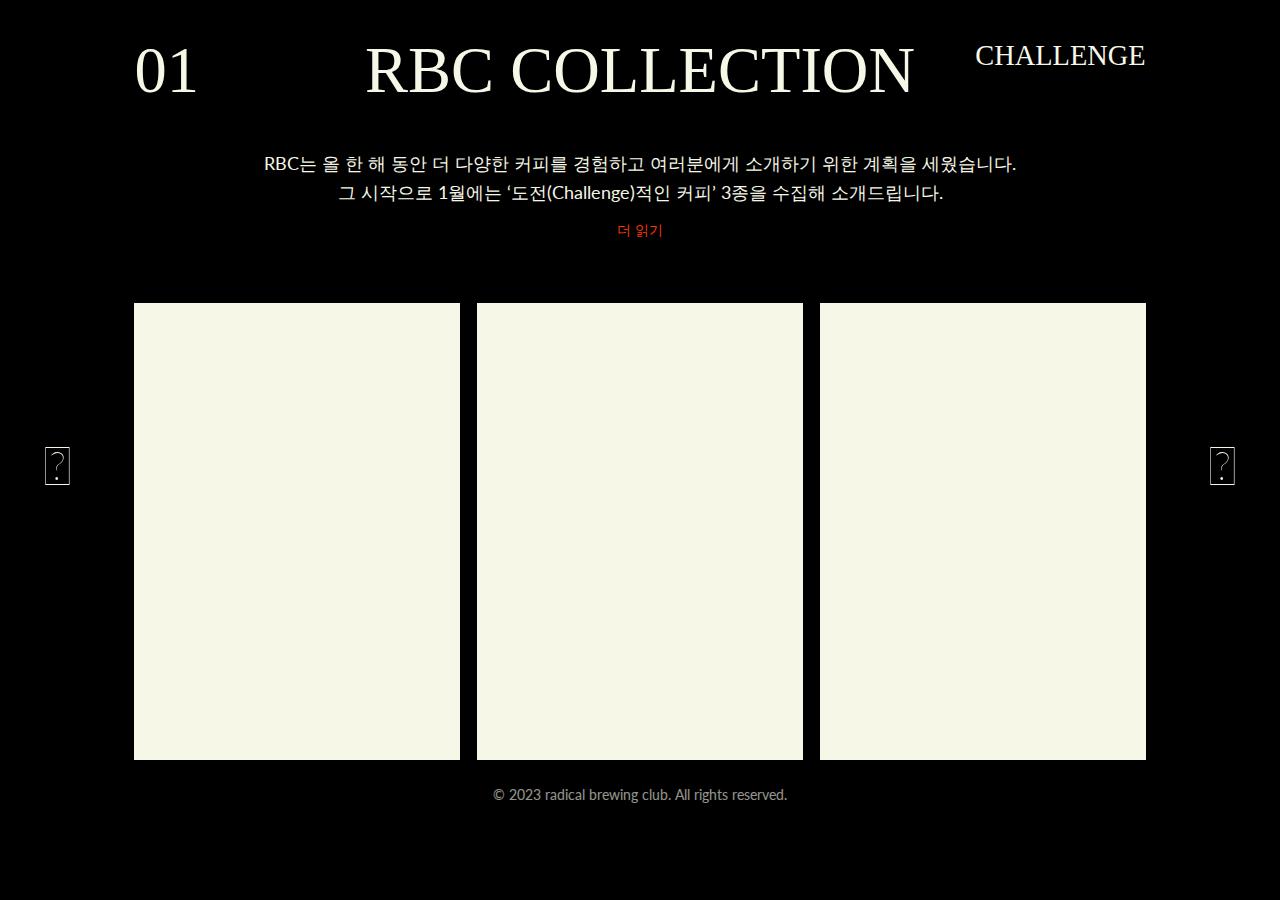
==== commit 9fdbdde2: "flipMotion" ====
--- a/2023_01.html
+++ b/2023_01.html
@@ -6,11 +6,16 @@
     <meta name="viewport" content="width=device-width, initial-scale=1.0">
     <title>RBC COLLECTION</title>
 
-    <link rel="stylesheet" href="./style/01_rbc-default.css">
+    <link rel="stylesheet" href="./style/default.css">
+    <link rel="stylesheet" href="./style/page.css">
     <link rel="stylesheet" href="./style/03_popup-page.css">
     <link rel="stylesheet" href="./style/01-1_rbc-default_3set.css">
+
     <script src="./coffee-popup.js" defer></script>
     <script src="./SideMonthBtn.js" defer></script>
+    <script src="./scrollMotion.js"></script>
+    <!-- 설명글 더보기 기능 -->
+    <script src="./caption.js"></script>
 </head>
 
 <body>
@@ -22,106 +27,133 @@
         </div>
     </header>
 
-
-    <p class="writing">
-        RBC는 올 한 해 동안 더 다양한 커피를 경험하고 여러분에게 소개하기 위한 계획을 세웠습니다. <br>
-        1월 테마는 ‘도전(Challenge)적인 커피’입니다. <br>
-        <a href="#textFull01" id="readmore">···</a>
-    </p>
-
-
-
-    <a class="previousM" href="./index.html"></a>
-    <a class="nextM" href="./2023_02.html"></a>
-
-
-    <section class="contents-holder">
-
-        <div class="contents">
-            <a href="#coffeeInfo01" id="coffee01"></a>
-            <div class="img-holder">
-                <img src="./2023_01-svg/01-coffee-1_tag.svg" alt="">
-            </div>
-
-            <table>
-                <th colspan="2">포도맛 웰치스 같이 위트있는 커피</th>
-                <tr>
-                    <td>농장</td>
-                    <td>Villarazon</td>
-                </tr>
-                <tr>
-                    <td>지역</td>
-                    <td>Colombia Armenia, Quindio</td>
-                </tr>
-                <tr>
-                    <td>품종</td>
-                    <td>Pink Bourbon</td>
-                </tr>
-                <tr>
-                    <td>가공</td>
-                    <td>Honey <br>
-                        (Wine Yeast, Grape)</td>
-                </tr>
-            </table>
-        </div>
-
-
-        <div class="contents">
-            <a href="#coffeeInfo02" id="coffee02"></a>
-            <div class="img-holder">
-                <img src="./2023_01-svg/01-coffee-2_tag.svg" alt="">
-            </div>
-
-            <table>
-                <th colspan="2">적포도 같이 달큰한 원두</th>
-                <tr>
-                    <td>농장</td>
-                    <td>Potosi</td>
-                </tr>
-                <tr>
-                    <td>지역</td>
-                    <td>Colombia Calecedonia, Valle Del Cauca</td>
-                </tr>
-                <tr>
-                    <td>품종</td>
-                    <td>Colombia</td>
-                </tr>
-                <tr>
-                    <td>가공</td>
-                    <td>X.O Natural</td>
-                </tr>
-            </table>
-        </div>
-
-
-        <div class="contents">
-            <a href="#coffeeInfo03" id="coffee03"></a>
-            <div class="img-holder">
-                <img src="./2023_01-svg/01-coffee-3_tag.svg" alt="">
-            </div>
-
-            <table>
-                <th colspan="2">청포도 같이 상큼한 원두</th>
-                <tr>
-                    <td>농장</td>
-                    <td>Tamiru + Tsige</td>
-                </tr>
-                <tr>
-                    <td>지역</td>
-                    <td>Ethiopia Sidama Bensa + Ethiopia Yirgacheffe Gedeo Aricha</td>
-                </tr>
-                <tr>
-                    <td>품종</td>
-                    <td>74165, 74158, Wolisho</td>
-                </tr>
-                <tr>
-                    <td>가공</td>
-                    <td>Natural + Washed</td>
-                </tr>
-            </table>
-        </div>
-
-    </section>
+    <div class="container">
+
+        <p class="writing">
+            <span class="more-text" style="display:none;">
+                2023년 새해가 밝았습니다.
+                여러분은 올해 어떤 새로운 도전을 계획하고 계신가요?
+                <br><br>
+                우리는 새해가 되면 도전적인 목표를 세우곤 합니다.
+                '매일 운동하기’ 같은 꾸준함이 필요한 계획을 세우기도 하고, ’안 가본 나라 몇 개국’ 여행하기와 같은 변화가 필요한 목표를 만들기도 합니다.
+                <br><br>
+            </span>
+            RBC는 올 한 해 동안 더 다양한 커피를 경험하고 여러분에게 소개하기 위한 계획을 세웠습니다. <br>
+            그 시작으로 1월에는 ‘도전(Challenge)적인 커피’ 3종을 수집해 소개드립니다.
+            <span class="more-text" style="display:none;">
+                <br><br>
+                이번 커피는 각각 ‘포도맛 웰치스’, ‘적포도’, ‘청포도’를 연상시키는 포도 3총사입니다.
+                <br><br>
+                모두 도전적인 생산 방식을 통해 탄생한 커피입니다.
+                매력적인 향미를 끌어내기 위한 커피 생산자들의 도전 이야기를 아래 커피 소개에 적어두었습니다.
+                여유가 있으실 때 읽어보면서 드시면 더 즐거운 커피 경험이 되실거에요.
+                <br><br>
+                여러분도 신포도 보듯 멀리서 보기만 하지 말고,
+                오며 가며 RBC에 들르셔서 낯설지만 매력적인 커피의 맛에 도전해보시는 것은 어떨까요?
+                <br><br>
+                새해가 밝았습니다.
+                여러분은 어떤 새로운 도전을 계획하고 계신가요?
+                도전적인 경험으로 가득한 한 해가 되시길 바랍니다.
+            </span>
+            <br>
+            <button id="toggle-button">더 읽기</button>
+        </p>
+
+
+
+        <a class="previousM" href="./index.html"></a>
+        <a class="nextM" href="./2023_02.html"></a>
+
+
+        <section class="contents-holder">
+
+            <div class="contents">
+                <a href="#coffeeInfo01" id="coffee01"></a>
+                <div class="img-holder">
+                    <img src="./2023_01-svg/01-coffee-1_tag.svg" alt="">
+                </div>
+
+                <table>
+                    <th colspan="2">포도맛 웰치스 같이 위트있는 커피</th>
+                    <tr>
+                        <td>농장</td>
+                        <td>Villarazon</td>
+                    </tr>
+                    <tr>
+                        <td>지역</td>
+                        <td>Colombia Armenia, Quindio</td>
+                    </tr>
+                    <tr>
+                        <td>품종</td>
+                        <td>Pink Bourbon</td>
+                    </tr>
+                    <tr>
+                        <td>가공</td>
+                        <td>Honey <br>
+                            (Wine Yeast, Grape)</td>
+                    </tr>
+                </table>
+            </div>
+
+
+            <div class="contents">
+                <a href="#coffeeInfo02" id="coffee02"></a>
+                <div class="img-holder">
+                    <img src="./2023_01-svg/01-coffee-2_tag.svg" alt="">
+                </div>
+
+                <table>
+                    <th colspan="2">적포도 같이 달큰한 원두</th>
+                    <tr>
+                        <td>농장</td>
+                        <td>Potosi</td>
+                    </tr>
+                    <tr>
+                        <td>지역</td>
+                        <td>Colombia Calecedonia, Valle Del Cauca</td>
+                    </tr>
+                    <tr>
+                        <td>품종</td>
+                        <td>Colombia</td>
+                    </tr>
+                    <tr>
+                        <td>가공</td>
+                        <td>X.O Natural</td>
+                    </tr>
+                </table>
+            </div>
+
+
+            <div class="contents">
+                <a href="#coffeeInfo03" id="coffee03"></a>
+                <div class="img-holder">
+                    <img src="./2023_01-svg/01-coffee-3_tag.svg" alt="">
+                </div>
+
+                <table>
+                    <th colspan="2">청포도 같이 상큼한 원두</th>
+                    <tr>
+                        <td>농장</td>
+                        <td>Tamiru + Tsige</td>
+                    </tr>
+                    <tr>
+                        <td>지역</td>
+                        <td>Ethiopia Sidama Bensa + Ethiopia Yirgacheffe Gedeo Aricha</td>
+                    </tr>
+                    <tr>
+                        <td>품종</td>
+                        <td>74165, 74158, Wolisho</td>
+                    </tr>
+                    <tr>
+                        <td>가공</td>
+                        <td>Natural + Washed</td>
+                    </tr>
+                </table>
+            </div>
+
+        </section>
+    </div>
+
 
     <!-- Footer Footer Footer -->
 
@@ -132,43 +164,6 @@
 
 
 
-
-    <!--팝업 페이지 -->
-
-
-    <section class="popup" id="textFull01">
-        <header>
-            <div class="month">02</div>
-            <div><a href="./index.html">RBC COLLECTION</a></div>
-            <div class="head-info">
-                Roasting
-            </div>
-        </header>
-
-
-        <p class="writing" id="writing_popup">
-            2023년 새해가 밝았습니다.
-            여러분은 올해 어떤 새로운 도전을 계획하고 계신가요?
-            <br><br>
-            우리는 새해가 되면 도전적인 목표를 세우곤 합니다.
-            '매일 운동하기’ 같은 꾸준함이 필요한 계획을 세우기도 하고, ’안 가본 나라 몇 개국’ 여행하기와 같은 변화가 필요한 목표를 만들기도 합니다.
-            <br><br>
-            RBC는 올 한 해 동안 더 다양한 커피를 경험하고 여러분에게 소개하기 위한 계획을 세웠습니다.
-            그 시작으로 1월에는 ‘도전(Challenge)적인 커피’ 3종을 수집해 소개드립니다.
-            이번 커피는 각각 ‘포도맛 웰치스’, ‘적포도’, ‘청포도’를 연상시키는 포도 3총사입니다.
-            <br><br>
-            모두 도전적인 생산 방식을 통해 탄생한 커피입니다.
-            매력적인 향미를 끌어내기 위한 커피 생산자들의 도전 이야기를 아래 커피 소개에 적어두었습니다.
-            여유가 있으실 때 읽어보면서 드시면 더 즐거운 커피 경험이 되실거에요.
-            <br><br>
-            여러분도 신포도 보듯 멀리서 보기만 하지 말고,
-            오며 가며 RBC에 들르셔서 낯설지만 매력적인 커피의 맛에 도전해보시는 것은 어떨까요?
-            <br><br>
-            새해가 밝았습니다.
-            여러분은 어떤 새로운 도전을 계획하고 계신가요?
-            도전적인 경험으로 가득한 한 해가 되시길 바랍니다.
-        </p>
-    </section>
 
 
 
--- a/style/default.css
+++ b/style/default.css
@@ -0,0 +1,145 @@
+@import url("https://fonts.googleapis.com/css2?family=Lato:wght@300;400&display=swap");
+@import url(//spoqa.github.io/spoqa-han-sans/css/SpoqaHanSansNeo.css);
+@font-face {
+  font-family: "GT-Ultra-Median-Regular";
+  src: url(../source/GT-Ultra-Median-Regular.otf) format("opentype");
+  font-weight: 500;
+  font-style: normal;
+}
+* {
+  box-sizing: border-box;
+  position: relative;
+  margin: 0;
+  padding: 0;
+  scroll-behavior: smooth;
+  word-break: keep-all;
+}
+
+body::-webkit-scrollbar {
+  width: 0;
+}
+
+a,
+a:link,
+a:visited {
+  color: inherit;
+  text-decoration: none;
+}
+
+a:hover {
+  opacity: 0.75;
+  transition: all 0.1s linear;
+  cursor: pointer;
+}
+
+table,
+td,
+tr {
+  vertical-align: top;
+}
+
+html {
+  font-size: 1.6vw;
+}
+
+body {
+  background-color: #000;
+  color: #f7f7e8;
+  margin: 1.9rem 4rem;
+  font-family: "Lato", "Spoqa Han Sans Neo";
+}
+
+header {
+  font-family: "GT-Ultra-Median-Regular";
+  font-size: 3.6rem;
+  display: flex;
+  justify-content: space-between;
+}
+header a {
+  margin: 0 auto;
+}
+
+.container > * {
+  opacity: 0;
+  transform: translateY(15px);
+  transition: opacity 0.7s ease-out, transform 0.7s ease-out;
+}
+.container > *.show {
+  opacity: 1;
+  transform: translateY(0);
+}
+
+.footer {
+  position: relative;
+  margin: 1.5rem auto;
+  width: 100%;
+  text-align: center;
+  font-size: 0.8rem;
+  color: #f7f7e8;
+  opacity: 0.6;
+}
+
+@media screen and (min-width: 1600px) {
+  html {
+    font-size: 1.2vw;
+  }
+  body {
+    margin: 1.9rem 12rem;
+  }
+}
+@media screen and (min-width: 1280px) {
+  html {
+    font-size: 1.4vw;
+  }
+  body {
+    margin: 1.9rem 7.5rem;
+  }
+  .contents-holder .contents .img-holder {
+    width: 80%;
+  }
+}
+@media screen and (max-width: 768px) {
+  html {
+    font-size: 4.25vw;
+  }
+  body {
+    margin: 2rem auto;
+    overflow: auto;
+  }
+  header {
+    flex-direction: column;
+    font-size: 2.8rem;
+  }
+  header > :nth-child(1) {
+    text-align: center;
+    order: 2;
+  }
+  header > :nth-child(2) {
+    width: 88vw;
+    justify-content: center;
+    margin: auto;
+    text-align: center;
+    order: 1;
+  }
+  header > :nth-child(3) {
+    padding-top: 0;
+    text-align: center;
+    order: 3;
+    font-size: 0.7em;
+  }
+  header .head-info,
+  header .month {
+    width: 100%;
+    margin-top: 1.6rem;
+  }
+  header .map {
+    display: none;
+  }
+  header .head-info p {
+    display: block;
+  }
+  header .footer {
+    position: relative;
+    margin: 4rem 0 0;
+  }
+}--- a/style/page.css
+++ b/style/page.css
@@ -0,0 +1,196 @@
+@charset "UTF-8";
+.month {
+  width: 16vw;
+  height: auto;
+}
+
+.head-info {
+  width: 16vw;
+  padding-top: 0.2em;
+  font-size: 0.44em;
+  line-height: 1.15em;
+  text-align: right;
+  text-transform: uppercase;
+}
+.head-info .map {
+  width: 9rem;
+  position: absolute;
+  top: -0.4rem;
+  right: -1.2rem;
+}
+.head-info p {
+  display: none;
+}
+
+.previousM {
+  position: fixed;
+  height: 100vh;
+  z-index: 98;
+  top: 48vh;
+  left: 2.45rem;
+  font-size: 3rem;
+  font-weight: lighter;
+  mix-blend-mode: difference;
+}
+
+.nextM {
+  position: fixed;
+  height: 100vh;
+  z-index: 98;
+  top: 48vh;
+  right: 2.45rem;
+  font-size: 3rem;
+  font-weight: lighter;
+  mix-blend-mode: difference;
+}
+
+.container .writing {
+  width: 60vw;
+  margin: 2.3rem auto;
+  text-align: center;
+  line-height: 1.6em;
+  font-weight: 400;
+}
+.container #toggle-button {
+  background: none;
+  /* 배경 제거 */
+  border: none;
+  /* 테두리 제거 */
+  cursor: pointer;
+  /* 마우스 포인터를 가리키는 손 모양으로 변경 */
+  color: #ff3700;
+  font-size: 0.8em;
+  /* 밑줄 추가 */
+  margin-bottom: 1.5em;
+  margin-top: 1em;
+}
+.container #toggle-button:hover {
+  opacity: 0.5;
+}
+.container .message {
+  position: fixed;
+  bottom: 3rem;
+  left: 16.5%;
+}
+.container .contents-holder {
+  display: flex;
+  justify-content: space-between;
+  padding: 0 7vw;
+  gap: 1rem;
+}
+.container .contents-holder .contents {
+  width: calc(50% - 0.7rem);
+  height: 27rem;
+  background-color: #f7f7e8;
+  display: flex;
+  flex-direction: column;
+  transition: transform 0.6s;
+  transform-style: preserve-3d;
+  perspective: 1000px;
+}
+.container .contents-holder .contents .front,
+.container .contents-holder .contents .back {
+  backface-visibility: hidden;
+  width: 100%;
+  height: 100%;
+  position: absolute;
+  left: 0;
+  top: 0;
+}
+.container .contents-holder .contents .front .img-holder,
+.container .contents-holder .contents .back .img-holder {
+  margin: 0 auto;
+  width: 90%;
+  height: 58.4%;
+}
+.container .contents-holder .contents .front .img-holder img,
+.container .contents-holder .contents .back .img-holder img {
+  top: 0;
+  width: 100%;
+  height: auto;
+}
+.container .contents-holder .contents .front table,
+.container .contents-holder .contents .back table {
+  width: 19em;
+  height: 0;
+  margin: 0 2rem;
+  color: #000;
+  font-weight: 400;
+}
+.container .contents-holder .contents .front table th,
+.container .contents-holder .contents .back table th {
+  font-weight: 600;
+  text-align: left;
+  padding-bottom: 0.5em;
+}
+.container .contents-holder .contents .front table td,
+.container .contents-holder .contents .front table tr,
+.container .contents-holder .contents .back table td,
+.container .contents-holder .contents .back table tr {
+  line-height: 1.25em;
+  padding-bottom: 0.35em;
+}
+.container .contents-holder .contents .front table td p,
+.container .contents-holder .contents .front table tr p,
+.container .contents-holder .contents .back table td p,
+.container .contents-holder .contents .back table tr p {
+  line-height: 1.5em;
+}
+.container .contents-holder .contents .front table tr > :first-child,
+.container .contents-holder .contents .back table tr > :first-child {
+  width: 3.5rem;
+}
+.container .contents-holder .contents .back {
+  transform: rotateY(180deg);
+}
+.container .contents-holder .contents.flipped {
+  transform: rotateY(180deg);
+}
+.container .contents-holder .contents #coffee01,
+.container .contents-holder .contents #coffee02 {
+  z-index: 100;
+  position: absolute;
+  width: 100%;
+  height: 100%;
+}
+
+@media screen and (max-width: 768px) {
+  .container .writing {
+    width: 82vw;
+    margin: 2.8rem auto;
+  }
+  .container .previousM {
+    left: 1rem;
+  }
+  .container .nextM {
+    right: 1rem;
+  }
+  .container .contents-holder {
+    display: block;
+    height: auto;
+    padding: 0;
+  }
+  .container .contents-holder .contents {
+    width: 88vw;
+    height: auto;
+    margin: 0 auto 1.5rem;
+    padding-bottom: 1.25rem;
+  }
+  .container .contents-holder .contents .img-holder {
+    width: 96%;
+    height: 60%;
+  }
+  .container .contents-holder .contents .img-holder img {
+    top: -0.03rem;
+  }
+  .container .contents-holder .contents table {
+    margin: 0 2rem;
+  }
+  .container .contents-holder .contents table th {
+    padding-bottom: 0.75em;
+  }
+  .container .contents-holder .contents table td,
+  .container .contents-holder .contents table tr {
+    padding-bottom: 0.4em;
+  }
+}--- a/style/01-1_rbc-default_3set.css
+++ b/style/01-1_rbc-default_3set.css
@@ -1,58 +1,13 @@
 @charset "UTF-8";
 /* 원두 3종 */
-.contents-holder {
-  padding: 0 3.5vw;
+.container .contents-holder {
+  padding: 0;
 }
-.contents-holder .contents {
-  width: calc(33.3333333333% - 0.7rem);
-  height: 26.5rem;
-  font-size: 0.9rem;
+.container .contents-holder .contents {
+  width: 33.3333333333%;
+  height: 25.5rem;
+  font-size: 0.85rem;
 }
-.contents-holder .contents .img-holder {
-  width: 92%;
-  height: auto;
-}
-.contents-holder .contents table {
+.container .contents-holder .contents table {
   margin: 0 1.2rem;
-}
-.contents-holder .contents table .table_p {
-  line-height: 1.6em;
-}
-
-@media screen and (max-width: 768px) {
-  .contents-holder .contents {
-    width: 55vw;
-    height: 30rem;
-    font-size: 1.05rem;
-  }
-  .contents-holder .contents .img-holder {
-    width: 75%;
-    height: 60%;
-  }
-  .contents-holder .contents table {
-    margin: 0 2rem;
-  }
-}
-@media screen and (max-width: 450px) {
-  html {
-    font-size: 4.25vw;
-  }
-  body {
-    margin: 2rem auto;
-  }
-  .contents-holder .contents {
-    width: 85vw;
-    height: 31rem;
-  }
-  .contents-holder .contents .img-holder {
-    width: 80%;
-    height: auto;
-  }
-  .contents-holder .contents .img-holder img {
-    width: 100%;
-    height: auto;
-  }
-  .contents-holder table {
-    margin: 0 1.8rem;
-  }
 }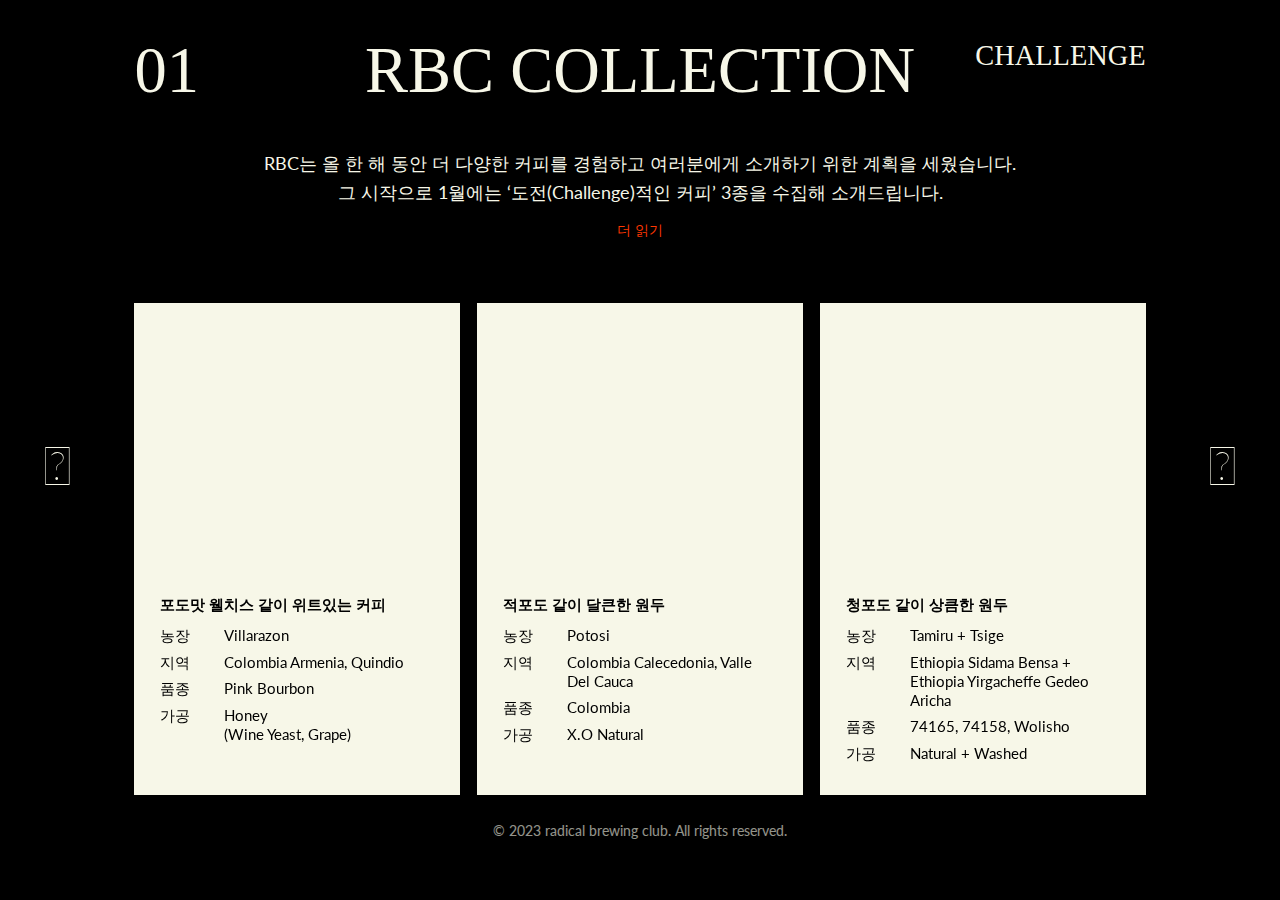
==== commit 822e984b: "April" ====
--- a/2023_01.html
+++ b/2023_01.html
@@ -8,10 +8,8 @@
 
     <link rel="stylesheet" href="./style/default.css">
     <link rel="stylesheet" href="./style/page.css">
-    <link rel="stylesheet" href="./style/03_popup-page.css">
-    <link rel="stylesheet" href="./style/01-1_rbc-default_3set.css">
-
-    <script src="./coffee-popup.js" defer></script>
+    <link rel="stylesheet" href="./style/3set.css">
+
     <script src="./SideMonthBtn.js" defer></script>
     <script src="./scrollMotion.js"></script>
     <!-- 설명글 더보기 기능 -->
@@ -68,87 +66,165 @@
         <section class="contents-holder">
 
             <div class="contents">
-                <a href="#coffeeInfo01" id="coffee01"></a>
-                <div class="img-holder">
-                    <img src="./2023_01-svg/01-coffee-1_tag.svg" alt="">
-                </div>
-
-                <table>
-                    <th colspan="2">포도맛 웰치스 같이 위트있는 커피</th>
-                    <tr>
-                        <td>농장</td>
-                        <td>Villarazon</td>
-                    </tr>
-                    <tr>
-                        <td>지역</td>
-                        <td>Colombia Armenia, Quindio</td>
-                    </tr>
-                    <tr>
-                        <td>품종</td>
-                        <td>Pink Bourbon</td>
-                    </tr>
-                    <tr>
-                        <td>가공</td>
-                        <td>Honey <br>
-                            (Wine Yeast, Grape)</td>
-                    </tr>
-                </table>
+
+
+                <div class="front">
+                    <!-- 앞면에 표시할 내용 -->
+                    <a href="" id="coffee01"> </a>
+                    <div class="img-holder">
+                        <img src="./2023_01-svg/01-coffee-1_tag.svg" alt="">
+                    </div>
+                    <table>
+                        <th colspan="2">포도맛 웰치스 같이 위트있는 커피</th>
+                        <tr>
+                            <td>농장</td>
+                            <td>Villarazon</td>
+                        </tr>
+                        <tr>
+                            <td>지역</td>
+                            <td>Colombia Armenia, Quindio</td>
+                        </tr>
+                        <tr>
+                            <td>품종</td>
+                            <td>Pink Bourbon</td>
+                        </tr>
+                        <tr>
+                            <td>가공</td>
+                            <td>Honey <br>
+                                (Wine Yeast, Grape)</td>
+                        </tr>
+                    </table>
+                </div>
+
+                <div class="back">
+                    <!-- 뒷면에 표시할 내용 -->
+                    <a href="" id="coffee01"> </a>
+                    <div class="img-holder">
+                        <img src="./2023_01-svg/01-coffee-1_tag.svg" alt="">
+                    </div>
+                    <table>
+                        <thead>
+                            <th colspan="2">콜롬비아 비야라조 허니 그레이프</th>
+                        </thead>
+                        <tbody>
+                            <tr>
+                                <td>
+                                    <p>포도맛 웰치스가 떠오르는 위트있는 커피입니다.
+                                        부담스럽지 않을 정도의 달콤한 포도와 꽃향기, 그리고 밤꿀 같은 달콤쌉쌀한 맛을 직관적으로 느껴볼 수 있습니다. 트렌디한 가공을 거친 커피를
+                                        경험해보고 싶은 분께
+                                        추천드려요.</p>
+                                </td>
+                            </tr>
+                        </tbody>
+                    </table>
+                </div>
             </div>
 
 
             <div class="contents">
-                <a href="#coffeeInfo02" id="coffee02"></a>
-                <div class="img-holder">
-                    <img src="./2023_01-svg/01-coffee-2_tag.svg" alt="">
-                </div>
-
-                <table>
-                    <th colspan="2">적포도 같이 달큰한 원두</th>
-                    <tr>
-                        <td>농장</td>
-                        <td>Potosi</td>
-                    </tr>
-                    <tr>
-                        <td>지역</td>
-                        <td>Colombia Calecedonia, Valle Del Cauca</td>
-                    </tr>
-                    <tr>
-                        <td>품종</td>
-                        <td>Colombia</td>
-                    </tr>
-                    <tr>
-                        <td>가공</td>
-                        <td>X.O Natural</td>
-                    </tr>
-                </table>
+
+                <div class="front">
+                    <!-- 앞면에 표시할 내용 -->
+                    <a href="" id="coffee02"> </a>
+                    <div class="img-holder">
+                        <img src="./2023_01-svg/01-coffee-2_tag.svg" alt="">
+                    </div>
+
+                    <table>
+                        <th colspan="2">적포도 같이 달큰한 원두</th>
+                        <tr>
+                            <td>농장</td>
+                            <td>Potosi</td>
+                        </tr>
+                        <tr>
+                            <td>지역</td>
+                            <td>Colombia Calecedonia, Valle Del Cauca</td>
+                        </tr>
+                        <tr>
+                            <td>품종</td>
+                            <td>Colombia</td>
+                        </tr>
+                        <tr>
+                            <td>가공</td>
+                            <td>X.O Natural</td>
+                        </tr>
+                    </table>
+                </div>
+
+                <div class="back">
+                    <!-- 뒷면에 표시할 내용 -->
+                    <a href="" id="coffee02"> </a>
+                    <div class="img-holder">
+                        <img src="./2023_01-svg/01-coffee-2_tag.svg" alt="">
+                    </div>
+                    <table>
+                        <thead>
+                            <th colspan="2">콜롬비아 포토시 XO Natura</th>
+                        </thead>
+                        <tbody>
+                            <tr>
+                                <td>
+                                    <p>달큰하고 진득한 적포도의 단맛이 연상되는 커피입니다.
+                                        와인을 증류해서 만드는 꼬냑의 향미도 머금고 있습니다. 묵직한 단맛과 개성 있는 향미 가진 커피를 좋아하는 분께 추천드려요.
+                                </td>
+                                </p>
+                                </td>
+                            </tr>
+                        </tbody>
+                    </table>
+                </div>
             </div>
 
 
             <div class="contents">
-                <a href="#coffeeInfo03" id="coffee03"></a>
-                <div class="img-holder">
-                    <img src="./2023_01-svg/01-coffee-3_tag.svg" alt="">
-                </div>
-
-                <table>
-                    <th colspan="2">청포도 같이 상큼한 원두</th>
-                    <tr>
-                        <td>농장</td>
-                        <td>Tamiru + Tsige</td>
-                    </tr>
-                    <tr>
-                        <td>지역</td>
-                        <td>Ethiopia Sidama Bensa + Ethiopia Yirgacheffe Gedeo Aricha</td>
-                    </tr>
-                    <tr>
-                        <td>품종</td>
-                        <td>74165, 74158, Wolisho</td>
-                    </tr>
-                    <tr>
-                        <td>가공</td>
-                        <td>Natural + Washed</td>
-                    </tr>
-                </table>
+
+                <div class="front">
+                    <!-- 앞면에 표시할 내용 -->
+                    <a href="" id="coffee03"> </a>
+                    <div class="img-holder">
+                        <img src="./2023_01-svg/01-coffee-3_tag.svg" alt="">
+                    </div>
+                    <table>
+                        <th colspan="2">청포도 같이 상큼한 원두</th>
+                        <tr>
+                            <td>농장</td>
+                            <td>Tamiru + Tsige</td>
+                        </tr>
+                        <tr>
+                            <td>지역</td>
+                            <td>Ethiopia Sidama Bensa + Ethiopia Yirgacheffe Gedeo Aricha</td>
+                        </tr>
+                        <tr>
+                            <td>품종</td>
+                            <td>74165, 74158, Wolisho</td>
+                        </tr>
+                        <tr>
+                            <td>가공</td>
+                            <td>Natural + Washed</td>
+                        </tr>
+                    </table>
+                </div>
+
+                <div class="back">
+                    <!-- 뒷면에 표시할 내용 -->
+                    <a href="" id="coffee03"> </a>
+                    <div class="img-holder">
+                        <img src="./2023_01-svg/01-coffee-3_tag.svg" alt="">
+                    </div>
+                    <table>
+                        <thead>
+                            <th colspan="2">에티오피아 타미루 & 트시게</th>
+                        </thead>
+                        <tbody>
+                            <tr>
+                                <td>
+                                    <p>청포도 같이 상큼한 커피입니다.
+                                        샤인 머스켓이 연상되는 산미와 은은한 꽃 향이 조화롭게 느껴집니다. 평소에 새콤달콤한 산미 있는 커피를 즐기시는 분께 추천드려요.</p>
+                                </td>
+                            </tr>
+                        </tbody>
+                    </table>
+                </div>
             </div>
 
         </section>
@@ -163,200 +239,31 @@
     </footer>
 
 
-
-
-
-
-    <!--팝업 페이지 + 원두 정보 -->
-
-    <section class="popup" id="coffeeInfo01">
-        <div class="pop-title">
-            Colombia Villarazo Honey Grape
-            <p>콜롬비아 비야라조 허니 그레이프</p>
-        </div>
-
-        <div class="pop-info">
-            <div>
-                <table>
-                    <tr>
-                        <td>로스팅</td>
-                        <td>벙커컴퍼니</td>
-                    </tr>
-                </table>
-                <table>
-                    <tr>
-                        <td></td>
-                        <td>농장</td>
-                        <td>Shantawene Washing station</td>
-                    </tr>
-                    <tr>
-                        <td></td>
-                        <td>지역</td>
-                        <td>Ethiopia, Sidamo Bensa </td>
-                    </tr>
-                    <tr>
-                        <td></td>
-                        <td>품종</td>
-                        <td>Heirloom</td>
-                    </tr>
-                    <tr>
-                        <td></td>
-                        <td>가공</td>
-                        <td>Natural</td>
-                    </tr>
-                </table>
-                <table>
-                    <tr>
-                        <td>RBC 추천</td>
-                        <td>포도맛 웰치스가 떠오르는 위트있는 커피입니다.
-                            부담스럽지 않을 정도의 달콤한 포도와 꽃향기, 그리고 밤꿀 같은 달콤쌉쌀한 맛을 직관적으로 느껴볼 수 있습니다. 트렌디한 가공을 거친 커피를 경험해보고 싶은 분께
-                            추천드려요.
-                        </td>
-                    </tr>
-                </table>
-
-                <table>
-                    <tr>
-                        <td>자세한 생산 과정 이야기</td>
-                        <td><span style="background-color: #D956A8;">효모를 활용한 무산소 발효</span> <br>
-                            최근 커피 농가에서는 도전적인 생산 실험이 활발히 이뤄지고 있습니다. 그 대표적인 방법이 커피를 발효하는 과정에서 소량의 효모를 활용한 무산소 발효를 시켜 다양한
-                            향을 만들어내는 방법이에요.
-                            <br><br>
-                            이 커피는 잘 익은 커피 체리를 플라스틱 탱크에 넣어 72시간 드라이 무산소 발효를 시킬 때 포도와 와인 효모를 첨가하여 선명한 포도향을 만들어어 내어서 허니
-                            그레이프라는 이름이 붙었어요.
-                        </td>
-                    </tr>
-                </table>
-            </div>
-
-
-        </div>
-    </section>
-
-    <section class="popup" id="coffeeInfo02">
-        <div class="pop-title">
-            Colombia Potosi X.O Natural
-            <p>콜롬비아 포토시 XO Natural</p>
-        </div>
-
-        <div class="pop-info">
-            <div>
-                <table>
-                    <tr>
-                        <td>로스팅</td>
-                        <td>호커스포커스 로스터스</td>
-                    </tr>
-                </table>
-                <table>
-                    <tr>
-                        <td></td>
-                        <td>농장</td>
-                        <td>Potosi</td>
-                    </tr>
-                    <tr>
-                        <td></td>
-                        <td>지역</td>
-                        <td>Colombia Calecedonia, Valle Del Cauca</td>
-                    </tr>
-                    <tr>
-                        <td></td>
-                        <td>품종</td>
-                        <td>Colombia</td>
-                    </tr>
-                    <tr>
-                        <td></td>
-                        <td>가공</td>
-                        <td>X.O Natural</td>
-                    </tr>
-                </table>
-                <table>
-                    <tr>
-                        <td>RBC 추천</td>
-                        <td>달큰하고 진득한 적포도의 단맛이 연상되는 커피입니다.
-                            와인을 증류해서 만드는 꼬냑의 향미도 머금고 있습니다. 묵직한 단맛과 개성 있는 향미 가진 커피를 좋아하는 분께 추천드려요.
-                        </td>
-                    </tr>
-                </table>
-
-                <table>
-                    <tr>
-                        <td>자세한 생산 과정 이야기</td>
-                        <td><span style="background-color: #C72544;">장시간 발효</span> <br>
-                            X.O(Extra Old)는 장기간 숙성한 꼬냑의 등급 이름입니다. 이 커피는 탱크에서 48시간 동안 저온 발효를 거친 후 다시 10-15일 간 햇볕에 천천히
-                            말렸습니다. 이 과정에서 알콜과 스파이시한 뉘앙스와 과일이 연상되는 향미를 품게 되었어요.
-                            <br><br>
-                            커피 가공 방법이 다양해지고 있습니다. 이웃 기호 식품인 차, 와인, 맥주 만큼이나 즐길 수 있는 장르가 다양해지고 있는 것 같아 커피 팬으로서 반갑습니다. 문득
-                            이탈리아 베네토 지역에서 사랑 받는 스위트 와인을 만들 때 포도를 장기간 건조해 사용하는 아파시멘토(Appassimento)라는 가공방식이 떠오르기도 합니다.
-                        </td>
-                    </tr>
-                </table>
-            </div>
-        </div>
-    </section>
-
-
-    <section class="popup" id="coffeeInfo03">
-        <div class="pop-title">
-            Tamiru & Tsige Ethiopia
-            <p>에티오피아 타미루 & 트시게</p>
-        </div>
-
-        <div class="pop-info">
-            <div>
-                <table>
-                    <tr>
-                        <td>로스팅</td>
-                        <td>파스텔 커피웍스</td>
-                    </tr>
-                </table>
-                <table>
-                    <tr>
-                        <td></td>
-                        <td>농장</td>
-                        <td>Tamiru + Tsige</td>
-                    </tr>
-                    <tr>
-                        <td></td>
-                        <td>지역</td>
-                        <td>Ethiopia Sidama Bensa + Ethiopia Yirgacheffe Gedeo Aricha</td>
-                    </tr>
-                    <tr>
-                        <td></td>
-                        <td>품종</td>
-                        <td>74165, 74158, Wolisho</td>
-                    </tr>
-                    <tr>
-                        <td></td>
-                        <td>가공</td>
-                        <td>Natural + Washed</td>
-                    </tr>
-                </table>
-                <table>
-                    <tr>
-                        <td>RBC 추천</td>
-                        <td>청포도 같이 상큼한 커피입니다.
-                            샤인 머스켓이 연상되는 산미와 은은한 꽃 향이 조화롭게 느껴집니다. 평소에 새콤달콤한 산미 있는 커피를 즐기시는 분께 추천드려요.
-                        </td>
-                    </tr>
-                </table>
-
-                <table>
-                    <tr>
-                        <td>자세한 생산 과정 이야기</td>
-                        <td><span style="background-color: #438C4A; ">조화로운 블렌딩을 통해 탄생한 커피</span> <br>
-                            에티오피아의 대표적인 커피 산지 두 곳인 Sidama 지역과 Yirgacheffe 지역에서 나온 생두를
-                            파스텔 커피웍스에서 조화롭게 블렌딩해서 만들었어요. Sidama 지역의 Tamiru Natural가 품은 청포도를 연상시키는 산미와, Yirgacheffe 지역의
-                            Tsige Washed가 가진 섬세하고 은은한 꽃 향을 모두 품고 있는 매력적인 커피가 탄생했어요.
-                            <br><br>
-                            문득 이웃 기호 식품인 홍차 중에 스테디셀러가 된 잉글리시 브렉퍼스트가 떠오릅니다. 주로 스리랑카 실론 찻잎과 인도 아쌈 찻잎을 블렌딩해서 만드는데, 아침 잠을
-                            깨우는 차라는 이름에 걸맞게 강하면서도 조화로운 향으로 사랑 받고 있지요. 이 커피도 오래도록 사랑 받는 스테디셀러가 되길 바랍니다.
-                        </td>
-                    </tr>
-                </table>
-            </div>
-        </div>
-    </section>
-
+    <script>
+        document.addEventListener("DOMContentLoaded", function () {
+            // coffee01에 대한 flip 이벤트 리스너
+            document.getElementById("coffee01").addEventListener("click", function (e) {
+                e.preventDefault();
+                const content = this.closest('.contents');
+                content.classList.toggle('flipped');
+            });
+
+            // coffee02에 대한 flip 이벤트 리스너
+            document.getElementById("coffee02").addEventListener("click", function (e) {
+                e.preventDefault();
+                const content = this.closest('.contents');
+                content.classList.toggle('flipped');
+            });
+
+            // coffee03에 대한 flip 이벤트 리스너
+            document.getElementById("coffee03").addEventListener("click", function (e) {
+                e.preventDefault();
+                const content = this.closest('.contents');
+                content.classList.toggle('flipped');
+            });
+        });
+
+    </script>
 
 </body>
 
--- a/style/default.css
+++ b/style/default.css
@@ -1,4 +1,4 @@
-@import url("https://fonts.googleapis.com/css2?family=Lato:wght@300;400&display=swap");
+@import url("https://fonts.googleapis.com/css2?family=Lato:wght@300;400;700&display=swap");
 @import url(//spoqa.github.io/spoqa-han-sans/css/SpoqaHanSansNeo.css);
 @font-face {
   font-family: "GT-Ultra-Median-Regular";
@@ -100,7 +100,7 @@
 }
 @media screen and (max-width: 768px) {
   html {
-    font-size: 4.25vw;
+    font-size: 4vw;
   }
   body {
     margin: 2rem auto;
@@ -138,8 +138,8 @@
   header .head-info p {
     display: block;
   }
-  header .footer {
+  .footer {
     position: relative;
-    margin: 4rem 0 0;
+    margin: 3em 0 1rem;
   }
 }--- a/style/page.css
+++ b/style/page.css
@@ -45,7 +45,7 @@
 }
 
 .container .writing {
-  width: 60vw;
+  width: 75vw;
   margin: 2.3rem auto;
   text-align: center;
   line-height: 1.6em;
@@ -80,13 +80,18 @@
 }
 .container .contents-holder .contents {
   width: calc(50% - 0.7rem);
-  height: 27rem;
+  height: 27.7rem;
   background-color: #f7f7e8;
   display: flex;
   flex-direction: column;
-  transition: transform 0.6s;
+  transition: transform 0.5s ease-in-out;
+  opacity: 1;
   transform-style: preserve-3d;
   perspective: 1000px;
+}
+.container .contents-holder .contents.flipped {
+  transform: rotateY(180deg);
+  opacity: 1;
 }
 .container .contents-holder .contents .front,
 .container .contents-holder .contents .back {
@@ -122,6 +127,7 @@
   font-weight: 600;
   text-align: left;
   padding-bottom: 0.5em;
+  line-height: 1.6em;
 }
 .container .contents-holder .contents .front table td,
 .container .contents-holder .contents .front table tr,
@@ -130,24 +136,20 @@
   line-height: 1.25em;
   padding-bottom: 0.35em;
 }
-.container .contents-holder .contents .front table td p,
-.container .contents-holder .contents .front table tr p,
-.container .contents-holder .contents .back table td p,
-.container .contents-holder .contents .back table tr p {
-  line-height: 1.5em;
-}
 .container .contents-holder .contents .front table tr > :first-child,
 .container .contents-holder .contents .back table tr > :first-child {
   width: 3.5rem;
 }
+.container .contents-holder .contents .front table tr p,
+.container .contents-holder .contents .back table tr p {
+  line-height: 1.6em;
+}
 .container .contents-holder .contents .back {
   transform: rotateY(180deg);
 }
-.container .contents-holder .contents.flipped {
-  transform: rotateY(180deg);
-}
 .container .contents-holder .contents #coffee01,
-.container .contents-holder .contents #coffee02 {
+.container .contents-holder .contents #coffee02,
+.container .contents-holder .contents #coffee03 {
   z-index: 100;
   position: absolute;
   width: 100%;
@@ -172,25 +174,33 @@
   }
   .container .contents-holder .contents {
     width: 88vw;
-    height: auto;
+    min-height: 120vw;
     margin: 0 auto 1.5rem;
     padding-bottom: 1.25rem;
   }
-  .container .contents-holder .contents .img-holder {
-    width: 96%;
-    height: 60%;
-  }
-  .container .contents-holder .contents .img-holder img {
+  .container .contents-holder .contents .front .img-holder,
+  .container .contents-holder .contents .back .img-holder {
+    width: 100%;
+    height: auto;
+    margin-bottom: 1.25em;
+  }
+  .container .contents-holder .contents .front .img-holder img,
+  .container .contents-holder .contents .back .img-holder img {
     top: -0.03rem;
   }
-  .container .contents-holder .contents table {
+  .container .contents-holder .contents .front table,
+  .container .contents-holder .contents .back table {
+    width: 17em;
     margin: 0 2rem;
   }
-  .container .contents-holder .contents table th {
+  .container .contents-holder .contents .front table th,
+  .container .contents-holder .contents .back table th {
     padding-bottom: 0.75em;
   }
-  .container .contents-holder .contents table td,
-  .container .contents-holder .contents table tr {
+  .container .contents-holder .contents .front table td,
+  .container .contents-holder .contents .front table tr,
+  .container .contents-holder .contents .back table td,
+  .container .contents-holder .contents .back table tr {
     padding-bottom: 0.4em;
   }
 }--- a/style/3set.css
+++ b/style/3set.css
@@ -0,0 +1,19 @@
+@charset "UTF-8";
+/* 원두 3종 */
+.container .contents-holder {
+  padding: 0;
+}
+.container .contents-holder .contents {
+  width: 33.3333333333%;
+  height: 27.5rem;
+  font-size: 0.85rem;
+}
+.container .contents-holder .contents .front table,
+.container .contents-holder .contents .back table {
+  width: 17.8em;
+  margin: 0 1.3rem;
+}
+.container .contents-holder .contents .front table tr td p,
+.container .contents-holder .contents .back table tr td p {
+  line-height: 1.632em;
+}